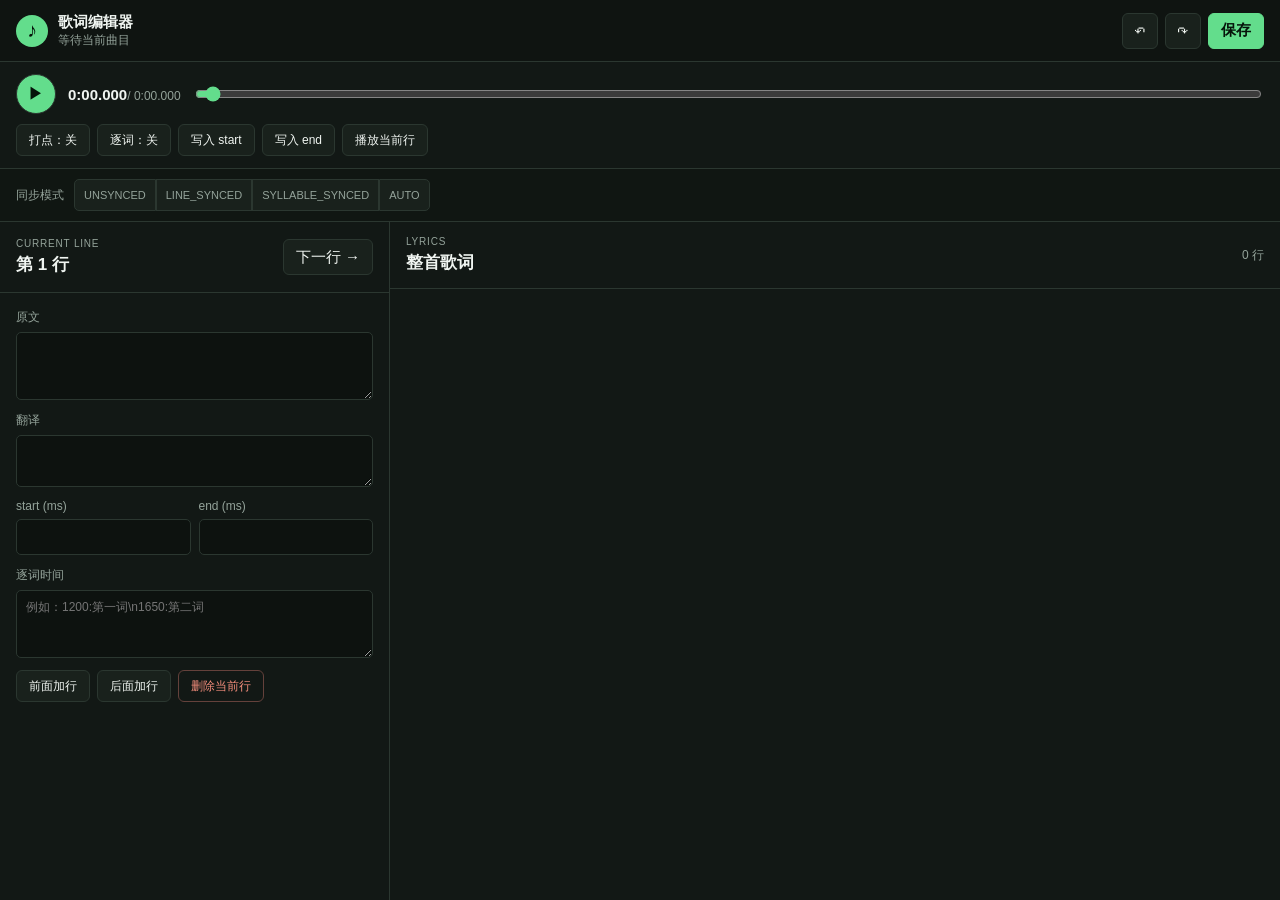
==== layout/Library/Application Support/EeveeSpotify.bundle/TimelineEditor/index.html @ f3b3114c "feat: add GitHub lyrics editors and TrollFools package" ====
<!doctype html>
<html lang="zh-CN">
<head>
  <meta charset="utf-8">
  <meta name="viewport" content="width=device-width, initial-scale=1, viewport-fit=cover">
  <title>歌词编辑器</title>
  <link rel="icon" href="data:,">
  <link rel="stylesheet" href="./style.css">
</head>
<body>
  <main class="timeline-app" id="timeline-app">
    <header class="topbar">
      <div class="identity">
        <span class="mark" aria-hidden="true">♪</span>
        <div><h1>歌词编辑器</h1><p id="track-subtitle">等待当前曲目</p></div>
      </div>
      <div class="top-actions">
        <button id="undo-button" type="button" title="撤销">↶</button>
        <button id="redo-button" type="button" title="重做">↷</button>
        <button class="primary" id="save-button" type="button">保存</button>
      </div>
    </header>

    <section class="transport" aria-label="播放控制">
      <div class="transport-main">
        <button class="round-control" id="play-button" type="button" aria-label="播放或暂停">▶</button>
        <div class="position-readout"><strong id="position-label">0:00.000</strong><span>/ <span id="duration-label">0:00.000</span></span></div>
        <input id="position-slider" type="range" min="0" max="0" value="0" step="1" aria-label="播放位置">
      </div>
      <div class="cue-controls">
        <button id="cue-toggle" type="button">打点：关</button>
        <button id="cue-word-toggle" type="button">逐词：关</button>
        <button id="cue-start" type="button">写入 start</button>
        <button id="cue-end" type="button">写入 end</button>
        <button id="preview-line" type="button">播放当前行</button>
      </div>
    </section>

    <section class="modebar" aria-label="同步模式">
      <span class="mode-label">同步模式</span>
      <div class="modes" role="group">
        <button type="button" data-mode="UNSYNCED">UNSYNCED</button>
        <button type="button" data-mode="LINE_SYNCED">LINE_SYNCED</button>
        <button type="button" data-mode="SYLLABLE_SYNCED">SYLLABLE_SYNCED</button>
        <button type="button" data-mode="AUTO">AUTO</button>
      </div>
      <output id="status" aria-live="polite"></output>
    </section>

    <section class="workspace">
      <div class="current-panel">
        <div class="panel-heading"><div><span class="eyebrow">CURRENT LINE</span><h2 id="current-index">第 1 行</h2></div><button id="next-line" type="button">下一行 →</button></div>
        <label>原文<textarea id="current-base" rows="3" dir="auto"></textarea></label>
        <label>翻译<textarea id="current-translation" rows="2" dir="auto"></textarea></label>
        <div class="time-grid"><label>start (ms)<input id="current-start" inputmode="numeric"></label><label>end (ms)<input id="current-end" inputmode="numeric"></label></div>
        <label class="syllables-label">逐词时间 <textarea id="current-syllables" rows="3" placeholder="例如：1200:第一词\n1650:第二词"></textarea></label>
        <div class="current-actions"><button id="add-before" type="button">前面加行</button><button id="add-after" type="button">后面加行</button><button class="danger" id="delete-current" type="button">删除当前行</button></div>
      </div>
      <div class="lines-panel">
        <div class="panel-heading"><div><span class="eyebrow">LYRICS</span><h2>整首歌词</h2></div><span class="count" id="line-count">0 行</span></div>
        <div class="lines-list" id="lines-list"></div>
      </div>
    </section>
  </main>
  <script src="./editor-state.js"></script>
  <script src="./app.js"></script>
</body>
</html>
---- layout/Library/Application Support/EeveeSpotify.bundle/TimelineEditor/style.css ----
:root {
  color-scheme: dark;
  --bg: #0b0f0d;
  --surface: #121815;
  --surface-2: #19211c;
  --line: #2b3730;
  --muted: #94a39a;
  --ink: #f0f5f1;
  --accent: #63dd8c;
  --accent-ink: #06130a;
  --warning: #f2cd68;
  --danger: #f28c7b;
  font-family: Inter, -apple-system, BlinkMacSystemFont, "Segoe UI", sans-serif;
  font-size: 15px;
  letter-spacing: 0;
}
* { box-sizing: border-box; letter-spacing: 0; }
html, body { margin: 0; min-width: 320px; min-height: 100%; background: var(--bg); color: var(--ink); }
button, input, textarea { font: inherit; }
button { border: 1px solid var(--line); border-radius: 6px; min-height: 36px; padding: 0 12px; background: var(--surface-2); color: var(--ink); cursor: pointer; }
button:hover:not(:disabled) { border-color: #6d8174; }
button:disabled { cursor: not-allowed; opacity: .42; }
button:focus-visible, input:focus-visible, textarea:focus-visible { outline: 2px solid var(--warning); outline-offset: 2px; }
button.primary { border-color: var(--accent); background: var(--accent); color: var(--accent-ink); font-weight: 750; }
button.danger { color: var(--danger); border-color: #64413b; background: transparent; }
.timeline-app { min-height: 100vh; min-height: 100dvh; display: grid; grid-template-rows: auto auto auto minmax(0, 1fr); }
.topbar { min-height: 62px; display: flex; align-items: center; justify-content: space-between; gap: 16px; padding: max(10px, env(safe-area-inset-top)) 16px 10px; border-bottom: 1px solid var(--line); background: #0f1411; }
.identity, .top-actions, .transport-main, .cue-controls, .modebar, .modes, .current-actions, .panel-heading { display: flex; align-items: center; }
.identity { min-width: 0; gap: 10px; }
.mark { width: 32px; height: 32px; display: grid; place-items: center; border-radius: 50%; background: var(--accent); color: var(--accent-ink); font-size: 20px; }
h1, h2, p { margin: 0; }
h1 { font-size: 15px; } h2 { font-size: 17px; }
.identity p, .eyebrow { color: var(--muted); font-size: 12px; }
.identity p { max-width: 52vw; overflow: hidden; text-overflow: ellipsis; white-space: nowrap; }
.top-actions { gap: 7px; } .top-actions button:not(.primary) { width: 36px; padding: 0; font-size: 19px; }
.transport { padding: 12px 16px; border-bottom: 1px solid var(--line); background: var(--surface); }
.transport-main { gap: 12px; } .round-control { width: 40px; height: 40px; min-height: 40px; border-radius: 50%; padding: 0; background: var(--accent); color: var(--accent-ink); font-size: 16px; }
.position-readout { min-width: 105px; font-variant-numeric: tabular-nums; white-space: nowrap; } .position-readout span { color: var(--muted); font-size: 12px; }
#position-slider { min-width: 100px; flex: 1; accent-color: var(--accent); }
.cue-controls { flex-wrap: wrap; gap: 7px; margin-top: 10px; } .cue-controls button { min-height: 32px; font-size: 12px; }
.modebar { flex-wrap: wrap; gap: 10px; padding: 10px 16px; border-bottom: 1px solid var(--line); background: #101612; }
.mode-label, .count { color: var(--muted); font-size: 12px; } .modes { gap: 0; } .modes button { border-radius: 0; min-height: 32px; padding: 0 9px; color: var(--muted); font-size: 11px; } .modes button:first-child { border-radius: 5px 0 0 5px; } .modes button:last-child { border-radius: 0 5px 5px 0; } .modes button[aria-pressed="true"] { background: var(--accent); border-color: var(--accent); color: var(--accent-ink); font-weight: 700; }
#status { min-width: 0; margin-left: auto; color: var(--accent); font-size: 12px; text-align: right; } #status.is-error { color: var(--danger); }
.workspace { min-height: 0; display: grid; grid-template-columns: minmax(300px, 390px) minmax(0, 1fr); overflow: hidden; }
.current-panel, .lines-panel { min-width: 0; min-height: 0; background: var(--surface); } .current-panel { padding: 16px; border-right: 1px solid var(--line); overflow: auto; } .lines-panel { display: grid; grid-template-rows: auto minmax(0, 1fr); }
.panel-heading { justify-content: space-between; gap: 10px; margin-bottom: 14px; } .current-panel .panel-heading { position: sticky; top: -16px; z-index: 2; margin: -16px -16px 16px; padding: 16px; background: var(--surface); border-bottom: 1px solid var(--line); }
.eyebrow { display: block; margin-bottom: 4px; font-size: 10px; letter-spacing: .08em; } .count { font-variant-numeric: tabular-nums; }
label { display: grid; gap: 6px; margin-bottom: 12px; color: var(--muted); font-size: 12px; }
textarea, input { width: 100%; border: 1px solid var(--line); border-radius: 5px; padding: 8px 9px; background: #0d120f; color: var(--ink); resize: vertical; }
textarea { min-height: 42px; line-height: 1.4; } input { min-height: 36px; } .time-grid { display: grid; grid-template-columns: 1fr 1fr; gap: 8px; } .time-grid label { min-width: 0; }
.current-actions { flex-wrap: wrap; gap: 7px; margin-top: 5px; } .current-actions button { min-height: 32px; font-size: 12px; }
.lines-panel .panel-heading { min-height: 62px; margin: 0; padding: 14px 16px; border-bottom: 1px solid var(--line); }
.lines-list { min-height: 0; overflow: auto; overscroll-behavior: contain; }
.line-row { width: 100%; display: grid; grid-template-columns: 44px minmax(0, 1fr) auto; gap: 10px; align-items: start; padding: 12px 16px; border: 0; border-bottom: 1px solid #233028; border-radius: 0; cursor: pointer; text-align: left; }
.line-row:hover { background: #172019; } .line-row.is-current { background: #1c2d22; box-shadow: inset 3px 0 0 var(--accent); }
.line-number { padding-top: 3px; color: var(--muted); font-size: 11px; font-variant-numeric: tabular-nums; text-align: right; } .line-copy { min-width: 0; } .line-copy strong { display: block; overflow-wrap: anywhere; font-size: 14px; line-height: 1.35; } .line-copy small { display: block; margin-top: 5px; overflow-wrap: anywhere; color: var(--muted); line-height: 1.35; }
.line-times { min-width: 76px; padding-top: 3px; color: var(--warning); font-size: 10px; font-variant-numeric: tabular-nums; line-height: 1.45; text-align: right; white-space: pre-line; }
@media (max-width: 680px) {
  .topbar { align-items: flex-start; } .top-actions button:not(.primary) { display: none; }
  .transport-main { flex-wrap: wrap; } #position-slider { order: 4; flex-basis: 100%; }
  .modebar { align-items: flex-start; } .modes { width: 100%; overflow-x: auto; } .modes button { flex: 0 0 auto; } #status { width: 100%; margin-left: 0; text-align: left; }
  .workspace { display: flex; flex-direction: column; overflow: auto; } .current-panel { flex: 0 0 auto; border-right: 0; border-bottom: 1px solid var(--line); } .lines-panel { min-height: 48vh; flex: 1 1 auto; }
  .current-panel .panel-heading { position: static; margin: -16px -16px 16px; }
  .line-row { grid-template-columns: 32px minmax(0, 1fr) 64px; padding: 11px 12px; gap: 7px; } .line-times { min-width: 64px; }
}
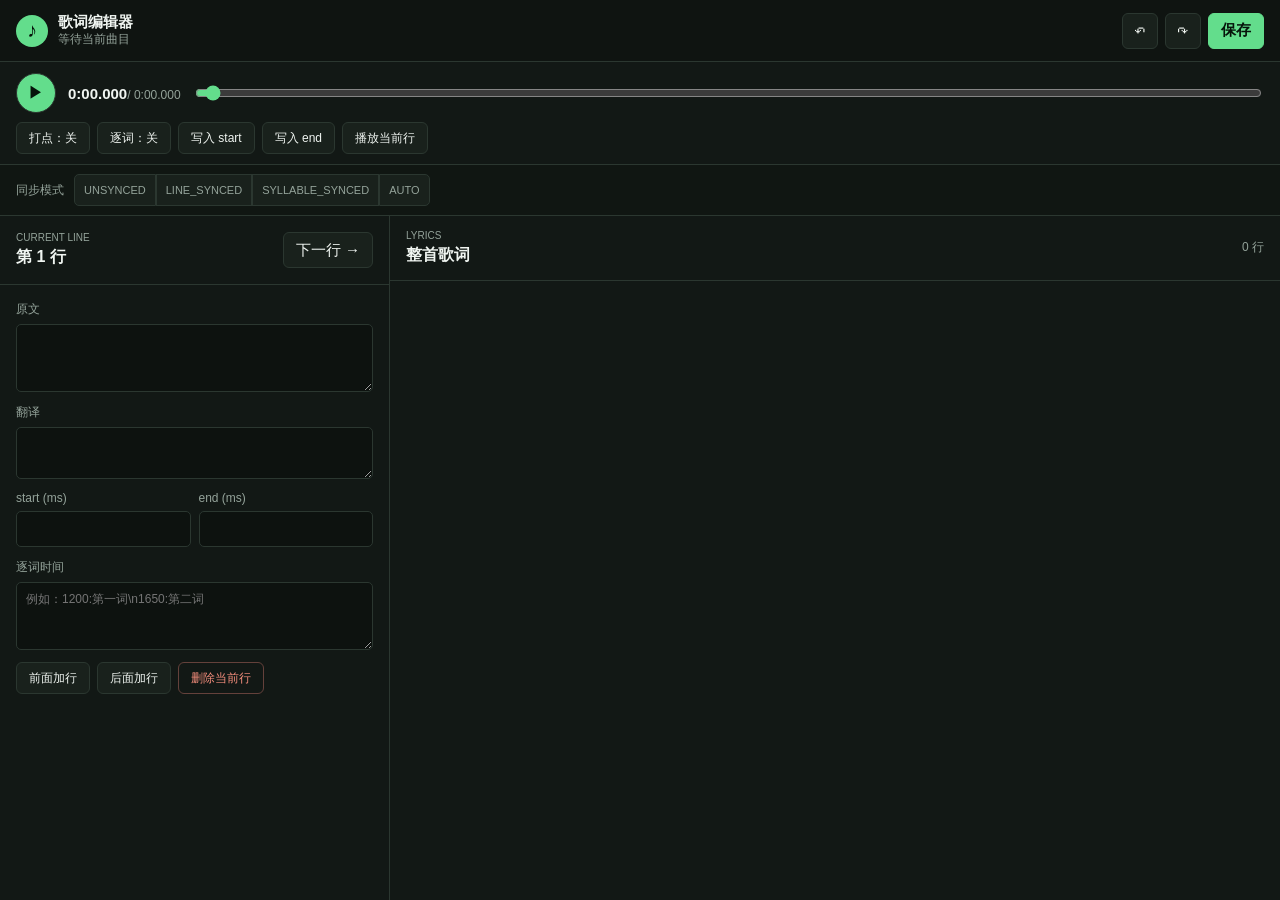
==== commit 43b95398: "fix: expose lyrics editors from now playing" ====
--- a/layout/Library/Application Support/EeveeSpotify.bundle/TimelineEditor/index.html
+++ b/layout/Library/Application Support/EeveeSpotify.bundle/TimelineEditor/index.html
@@ -39,16 +39,21 @@
     <section class="modebar" aria-label="同步模式">
       <span class="mode-label">同步模式</span>
       <div class="modes" role="group">
-        <button type="button" data-mode="UNSYNCED">UNSYNCED</button>
-        <button type="button" data-mode="LINE_SYNCED">LINE_SYNCED</button>
-        <button type="button" data-mode="SYLLABLE_SYNCED">SYLLABLE_SYNCED</button>
-        <button type="button" data-mode="AUTO">AUTO</button>
+        <button type="button" data-mode="UNSYNCED"><span class="mode-long">UNSYNCED</span><span class="mode-short">无同步</span></button>
+        <button type="button" data-mode="LINE_SYNCED"><span class="mode-long">LINE_SYNCED</span><span class="mode-short">逐行</span></button>
+        <button type="button" data-mode="SYLLABLE_SYNCED"><span class="mode-long">SYLLABLE_SYNCED</span><span class="mode-short">逐词</span></button>
+        <button type="button" data-mode="AUTO"><span class="mode-long">AUTO</span><span class="mode-short">自动</span></button>
       </div>
       <output id="status" aria-live="polite"></output>
     </section>
 
-    <section class="workspace">
-      <div class="current-panel">
+    <nav class="mobile-workspace-tabs" role="tablist" aria-label="歌词编辑工作区">
+      <button class="is-active" type="button" role="tab" aria-selected="true" aria-controls="current-panel" data-mobile-view="current">当前行</button>
+      <button type="button" role="tab" aria-selected="false" aria-controls="lines-panel" data-mobile-view="lines">整首歌词</button>
+    </nav>
+
+    <section class="workspace" data-mobile-view="current">
+      <div class="current-panel" id="current-panel">
         <div class="panel-heading"><div><span class="eyebrow">CURRENT LINE</span><h2 id="current-index">第 1 行</h2></div><button id="next-line" type="button">下一行 →</button></div>
         <label>原文<textarea id="current-base" rows="3" dir="auto"></textarea></label>
         <label>翻译<textarea id="current-translation" rows="2" dir="auto"></textarea></label>
@@ -56,7 +61,7 @@
         <label class="syllables-label">逐词时间 <textarea id="current-syllables" rows="3" placeholder="例如：1200:第一词\n1650:第二词"></textarea></label>
         <div class="current-actions"><button id="add-before" type="button">前面加行</button><button id="add-after" type="button">后面加行</button><button class="danger" id="delete-current" type="button">删除当前行</button></div>
       </div>
-      <div class="lines-panel">
+      <div class="lines-panel" id="lines-panel">
         <div class="panel-heading"><div><span class="eyebrow">LYRICS</span><h2>整首歌词</h2></div><span class="count" id="line-count">0 行</span></div>
         <div class="lines-list" id="lines-list"></div>
       </div>
--- a/layout/Library/Application Support/EeveeSpotify.bundle/TimelineEditor/style.css
+++ b/layout/Library/Application Support/EeveeSpotify.bundle/TimelineEditor/style.css
@@ -10,56 +10,673 @@
   --accent-ink: #06130a;
   --warning: #f2cd68;
   --danger: #f28c7b;
+  --control-height: 36px;
   font-family: Inter, -apple-system, BlinkMacSystemFont, "Segoe UI", sans-serif;
   font-size: 15px;
   letter-spacing: 0;
 }
-* { box-sizing: border-box; letter-spacing: 0; }
-html, body { margin: 0; min-width: 320px; min-height: 100%; background: var(--bg); color: var(--ink); }
-button, input, textarea { font: inherit; }
-button { border: 1px solid var(--line); border-radius: 6px; min-height: 36px; padding: 0 12px; background: var(--surface-2); color: var(--ink); cursor: pointer; }
-button:hover:not(:disabled) { border-color: #6d8174; }
-button:disabled { cursor: not-allowed; opacity: .42; }
-button:focus-visible, input:focus-visible, textarea:focus-visible { outline: 2px solid var(--warning); outline-offset: 2px; }
-button.primary { border-color: var(--accent); background: var(--accent); color: var(--accent-ink); font-weight: 750; }
-button.danger { color: var(--danger); border-color: #64413b; background: transparent; }
-.timeline-app { min-height: 100vh; min-height: 100dvh; display: grid; grid-template-rows: auto auto auto minmax(0, 1fr); }
-.topbar { min-height: 62px; display: flex; align-items: center; justify-content: space-between; gap: 16px; padding: max(10px, env(safe-area-inset-top)) 16px 10px; border-bottom: 1px solid var(--line); background: #0f1411; }
-.identity, .top-actions, .transport-main, .cue-controls, .modebar, .modes, .current-actions, .panel-heading { display: flex; align-items: center; }
-.identity { min-width: 0; gap: 10px; }
-.mark { width: 32px; height: 32px; display: grid; place-items: center; border-radius: 50%; background: var(--accent); color: var(--accent-ink); font-size: 20px; }
-h1, h2, p { margin: 0; }
-h1 { font-size: 15px; } h2 { font-size: 17px; }
-.identity p, .eyebrow { color: var(--muted); font-size: 12px; }
-.identity p { max-width: 52vw; overflow: hidden; text-overflow: ellipsis; white-space: nowrap; }
-.top-actions { gap: 7px; } .top-actions button:not(.primary) { width: 36px; padding: 0; font-size: 19px; }
-.transport { padding: 12px 16px; border-bottom: 1px solid var(--line); background: var(--surface); }
-.transport-main { gap: 12px; } .round-control { width: 40px; height: 40px; min-height: 40px; border-radius: 50%; padding: 0; background: var(--accent); color: var(--accent-ink); font-size: 16px; }
-.position-readout { min-width: 105px; font-variant-numeric: tabular-nums; white-space: nowrap; } .position-readout span { color: var(--muted); font-size: 12px; }
-#position-slider { min-width: 100px; flex: 1; accent-color: var(--accent); }
-.cue-controls { flex-wrap: wrap; gap: 7px; margin-top: 10px; } .cue-controls button { min-height: 32px; font-size: 12px; }
-.modebar { flex-wrap: wrap; gap: 10px; padding: 10px 16px; border-bottom: 1px solid var(--line); background: #101612; }
-.mode-label, .count { color: var(--muted); font-size: 12px; } .modes { gap: 0; } .modes button { border-radius: 0; min-height: 32px; padding: 0 9px; color: var(--muted); font-size: 11px; } .modes button:first-child { border-radius: 5px 0 0 5px; } .modes button:last-child { border-radius: 0 5px 5px 0; } .modes button[aria-pressed="true"] { background: var(--accent); border-color: var(--accent); color: var(--accent-ink); font-weight: 700; }
-#status { min-width: 0; margin-left: auto; color: var(--accent); font-size: 12px; text-align: right; } #status.is-error { color: var(--danger); }
-.workspace { min-height: 0; display: grid; grid-template-columns: minmax(300px, 390px) minmax(0, 1fr); overflow: hidden; }
-.current-panel, .lines-panel { min-width: 0; min-height: 0; background: var(--surface); } .current-panel { padding: 16px; border-right: 1px solid var(--line); overflow: auto; } .lines-panel { display: grid; grid-template-rows: auto minmax(0, 1fr); }
-.panel-heading { justify-content: space-between; gap: 10px; margin-bottom: 14px; } .current-panel .panel-heading { position: sticky; top: -16px; z-index: 2; margin: -16px -16px 16px; padding: 16px; background: var(--surface); border-bottom: 1px solid var(--line); }
-.eyebrow { display: block; margin-bottom: 4px; font-size: 10px; letter-spacing: .08em; } .count { font-variant-numeric: tabular-nums; }
-label { display: grid; gap: 6px; margin-bottom: 12px; color: var(--muted); font-size: 12px; }
-textarea, input { width: 100%; border: 1px solid var(--line); border-radius: 5px; padding: 8px 9px; background: #0d120f; color: var(--ink); resize: vertical; }
-textarea { min-height: 42px; line-height: 1.4; } input { min-height: 36px; } .time-grid { display: grid; grid-template-columns: 1fr 1fr; gap: 8px; } .time-grid label { min-width: 0; }
-.current-actions { flex-wrap: wrap; gap: 7px; margin-top: 5px; } .current-actions button { min-height: 32px; font-size: 12px; }
-.lines-panel .panel-heading { min-height: 62px; margin: 0; padding: 14px 16px; border-bottom: 1px solid var(--line); }
-.lines-list { min-height: 0; overflow: auto; overscroll-behavior: contain; }
-.line-row { width: 100%; display: grid; grid-template-columns: 44px minmax(0, 1fr) auto; gap: 10px; align-items: start; padding: 12px 16px; border: 0; border-bottom: 1px solid #233028; border-radius: 0; cursor: pointer; text-align: left; }
-.line-row:hover { background: #172019; } .line-row.is-current { background: #1c2d22; box-shadow: inset 3px 0 0 var(--accent); }
-.line-number { padding-top: 3px; color: var(--muted); font-size: 11px; font-variant-numeric: tabular-nums; text-align: right; } .line-copy { min-width: 0; } .line-copy strong { display: block; overflow-wrap: anywhere; font-size: 14px; line-height: 1.35; } .line-copy small { display: block; margin-top: 5px; overflow-wrap: anywhere; color: var(--muted); line-height: 1.35; }
-.line-times { min-width: 76px; padding-top: 3px; color: var(--warning); font-size: 10px; font-variant-numeric: tabular-nums; line-height: 1.45; text-align: right; white-space: pre-line; }
+
+* {
+  box-sizing: border-box;
+  letter-spacing: 0;
+}
+
+html,
+body {
+  margin: 0;
+  min-width: 320px;
+  min-height: 100%;
+  overflow-x: hidden;
+  background: var(--bg);
+  color: var(--ink);
+}
+
+button,
+input,
+textarea {
+  font: inherit;
+  letter-spacing: 0;
+}
+
+button {
+  min-height: var(--control-height);
+  padding: 0 12px;
+  border: 1px solid var(--line);
+  border-radius: 6px;
+  background: var(--surface-2);
+  color: var(--ink);
+  cursor: pointer;
+  -webkit-tap-highlight-color: transparent;
+}
+
+button:hover:not(:disabled) {
+  border-color: #6d8174;
+}
+
+button:disabled {
+  cursor: not-allowed;
+  opacity: 0.42;
+}
+
+button:focus-visible,
+input:focus-visible,
+textarea:focus-visible {
+  outline: 2px solid var(--warning);
+  outline-offset: 2px;
+}
+
+button.primary {
+  border-color: var(--accent);
+  background: var(--accent);
+  color: var(--accent-ink);
+  font-weight: 750;
+}
+
+button.danger {
+  border-color: #64413b;
+  background: transparent;
+  color: var(--danger);
+}
+
+.timeline-app {
+  min-height: 100vh;
+  min-height: 100dvh;
+  display: grid;
+  grid-template-rows: auto auto auto minmax(0, 1fr);
+}
+
+.topbar {
+  min-height: 62px;
+  display: flex;
+  align-items: center;
+  justify-content: space-between;
+  gap: 16px;
+  padding: max(10px, env(safe-area-inset-top)) max(16px, env(safe-area-inset-right)) 10px max(16px, env(safe-area-inset-left));
+  border-bottom: 1px solid var(--line);
+  background: #0f1411;
+}
+
+.identity,
+.top-actions,
+.transport-main,
+.cue-controls,
+.modebar,
+.modes,
+.current-actions,
+.panel-heading {
+  display: flex;
+  align-items: center;
+}
+
+.identity {
+  min-width: 0;
+  gap: 10px;
+}
+
+.identity > div {
+  min-width: 0;
+}
+
+.mark {
+  width: 32px;
+  height: 32px;
+  flex: 0 0 32px;
+  display: grid;
+  place-items: center;
+  border-radius: 50%;
+  background: var(--accent);
+  color: var(--accent-ink);
+  font-size: 20px;
+}
+
+h1,
+h2,
+p {
+  margin: 0;
+}
+
+h1 {
+  font-size: 15px;
+  line-height: 1.25;
+}
+
+h2 {
+  font-size: 16px;
+  line-height: 1.3;
+}
+
+.identity p,
+.eyebrow {
+  color: var(--muted);
+  font-size: 12px;
+}
+
+.identity p {
+  max-width: 52vw;
+  overflow: hidden;
+  text-overflow: ellipsis;
+  white-space: nowrap;
+}
+
+.top-actions {
+  flex: 0 0 auto;
+  gap: 7px;
+}
+
+.top-actions button:not(.primary) {
+  width: var(--control-height);
+  padding: 0;
+  font-size: 19px;
+}
+
+.transport {
+  padding: 11px max(16px, env(safe-area-inset-right)) 10px max(16px, env(safe-area-inset-left));
+  border-bottom: 1px solid var(--line);
+  background: var(--surface);
+}
+
+.transport-main {
+  gap: 12px;
+}
+
+.round-control {
+  width: 40px;
+  height: 40px;
+  min-height: 40px;
+  flex: 0 0 40px;
+  padding: 0;
+  border-radius: 50%;
+  background: var(--accent);
+  color: var(--accent-ink);
+  font-size: 16px;
+}
+
+.position-readout {
+  min-width: 105px;
+  font-variant-numeric: tabular-nums;
+  white-space: nowrap;
+}
+
+.position-readout span {
+  color: var(--muted);
+  font-size: 12px;
+}
+
+#position-slider {
+  min-width: 100px;
+  flex: 1;
+  accent-color: var(--accent);
+}
+
+.cue-controls {
+  flex-wrap: wrap;
+  gap: 7px;
+  margin-top: 9px;
+}
+
+.cue-controls button,
+.current-actions button {
+  min-height: 32px;
+  font-size: 12px;
+}
+
+.modebar {
+  flex-wrap: wrap;
+  gap: 10px;
+  padding: 9px max(16px, env(safe-area-inset-right)) 9px max(16px, env(safe-area-inset-left));
+  border-bottom: 1px solid var(--line);
+  background: #101612;
+}
+
+.mode-label,
+.count {
+  color: var(--muted);
+  font-size: 12px;
+}
+
+.modes {
+  gap: 0;
+}
+
+.modes button {
+  min-height: 32px;
+  padding: 0 9px;
+  border-radius: 0;
+  color: var(--muted);
+  font-size: 11px;
+}
+
+.modes button:first-child {
+  border-radius: 5px 0 0 5px;
+}
+
+.modes button:last-child {
+  border-radius: 0 5px 5px 0;
+}
+
+.modes button[aria-pressed="true"] {
+  border-color: var(--accent);
+  background: var(--accent);
+  color: var(--accent-ink);
+  font-weight: 700;
+}
+
+.mode-short {
+  display: none;
+}
+
+#status {
+  min-width: 0;
+  margin-left: auto;
+  color: var(--accent);
+  font-size: 12px;
+  text-align: right;
+}
+
+#status.is-error {
+  color: var(--danger);
+}
+
+.mobile-workspace-tabs {
+  display: none;
+}
+
+.workspace {
+  min-height: 0;
+  display: grid;
+  grid-template-columns: minmax(300px, 390px) minmax(0, 1fr);
+  overflow: hidden;
+}
+
+.current-panel,
+.lines-panel {
+  min-width: 0;
+  min-height: 0;
+  background: var(--surface);
+}
+
+.current-panel {
+  padding: 16px;
+  border-right: 1px solid var(--line);
+  overflow: auto;
+}
+
+.lines-panel {
+  display: grid;
+  grid-template-rows: auto minmax(0, 1fr);
+}
+
+.panel-heading {
+  justify-content: space-between;
+  gap: 10px;
+  margin-bottom: 14px;
+}
+
+.current-panel .panel-heading {
+  position: sticky;
+  top: -16px;
+  z-index: 2;
+  margin: -16px -16px 16px;
+  padding: 16px;
+  border-bottom: 1px solid var(--line);
+  background: var(--surface);
+}
+
+.eyebrow {
+  display: block;
+  margin-bottom: 4px;
+  font-size: 10px;
+  letter-spacing: 0;
+}
+
+.count {
+  font-variant-numeric: tabular-nums;
+}
+
+label {
+  min-width: 0;
+  display: grid;
+  gap: 6px;
+  margin-bottom: 12px;
+  color: var(--muted);
+  font-size: 12px;
+}
+
+textarea,
+input {
+  width: 100%;
+  min-width: 0;
+  padding: 8px 9px;
+  border: 1px solid var(--line);
+  border-radius: 5px;
+  background: #0d120f;
+  color: var(--ink);
+  resize: vertical;
+}
+
+textarea {
+  min-height: 42px;
+  line-height: 1.4;
+}
+
+input {
+  min-height: 36px;
+}
+
+.time-grid {
+  display: grid;
+  grid-template-columns: repeat(2, minmax(0, 1fr));
+  gap: 8px;
+}
+
+.current-actions {
+  flex-wrap: wrap;
+  gap: 7px;
+  margin-top: 5px;
+}
+
+.lines-panel .panel-heading {
+  min-height: 62px;
+  margin: 0;
+  padding: 14px 16px;
+  border-bottom: 1px solid var(--line);
+}
+
+.lines-list {
+  min-height: 0;
+  overflow: auto;
+  overscroll-behavior: contain;
+}
+
+.line-row {
+  width: 100%;
+  min-width: 0;
+  display: grid;
+  grid-template-columns: 44px minmax(0, 1fr) auto;
+  gap: 10px;
+  align-items: start;
+  padding: 12px 16px;
+  border: 0;
+  border-bottom: 1px solid #233028;
+  border-radius: 0;
+  cursor: pointer;
+  text-align: left;
+}
+
+.line-row:hover {
+  background: #172019;
+}
+
+.line-row.is-current {
+  background: #1c2d22;
+  box-shadow: inset 3px 0 0 var(--accent);
+}
+
+.line-number {
+  padding-top: 3px;
+  color: var(--muted);
+  font-size: 11px;
+  font-variant-numeric: tabular-nums;
+  text-align: right;
+}
+
+.line-copy {
+  min-width: 0;
+}
+
+.line-copy strong,
+.line-copy small {
+  display: block;
+  overflow-wrap: anywhere;
+  line-height: 1.35;
+}
+
+.line-copy strong {
+  font-size: 14px;
+}
+
+.line-copy small {
+  margin-top: 5px;
+  color: var(--muted);
+}
+
+.line-times {
+  min-width: 76px;
+  padding-top: 3px;
+  color: var(--warning);
+  font-size: 10px;
+  font-variant-numeric: tabular-nums;
+  line-height: 1.45;
+  text-align: right;
+  white-space: pre-line;
+}
+
 @media (max-width: 680px) {
-  .topbar { align-items: flex-start; } .top-actions button:not(.primary) { display: none; }
-  .transport-main { flex-wrap: wrap; } #position-slider { order: 4; flex-basis: 100%; }
-  .modebar { align-items: flex-start; } .modes { width: 100%; overflow-x: auto; } .modes button { flex: 0 0 auto; } #status { width: 100%; margin-left: 0; text-align: left; }
-  .workspace { display: flex; flex-direction: column; overflow: auto; } .current-panel { flex: 0 0 auto; border-right: 0; border-bottom: 1px solid var(--line); } .lines-panel { min-height: 48vh; flex: 1 1 auto; }
-  .current-panel .panel-heading { position: static; margin: -16px -16px 16px; }
-  .line-row { grid-template-columns: 32px minmax(0, 1fr) 64px; padding: 11px 12px; gap: 7px; } .line-times { min-width: 64px; }
-}
+  .timeline-app {
+    display: block;
+  }
+
+  .topbar {
+    min-height: 56px;
+    gap: 8px;
+    padding-right: max(10px, env(safe-area-inset-right));
+    padding-left: max(10px, env(safe-area-inset-left));
+  }
+
+  .identity {
+    gap: 8px;
+  }
+
+  .mark {
+    width: 28px;
+    height: 28px;
+    flex-basis: 28px;
+    font-size: 17px;
+  }
+
+  .identity p {
+    max-width: 42vw;
+  }
+
+  .top-actions {
+    gap: 5px;
+  }
+
+  .top-actions button:not(.primary) {
+    width: 34px;
+  }
+
+  .top-actions .primary {
+    padding: 0 11px;
+  }
+
+  .transport {
+    padding: 10px max(10px, env(safe-area-inset-right)) 9px max(10px, env(safe-area-inset-left));
+  }
+
+  .transport-main {
+    gap: 9px;
+  }
+
+  .position-readout {
+    min-width: 99px;
+  }
+
+  .cue-controls {
+    display: grid;
+    grid-template-columns: repeat(2, minmax(0, 1fr));
+    gap: 6px;
+  }
+
+  .cue-controls button {
+    min-width: 0;
+    padding: 0 7px;
+  }
+
+  #preview-line {
+    grid-column: 1 / -1;
+  }
+
+  .modebar {
+    display: grid;
+    grid-template-columns: minmax(0, 1fr);
+    gap: 7px;
+    padding: 8px max(10px, env(safe-area-inset-right)) 8px max(10px, env(safe-area-inset-left));
+  }
+
+  .mode-label {
+    display: none;
+  }
+
+  .modes {
+    display: grid;
+    grid-template-columns: repeat(4, minmax(0, 1fr));
+    width: 100%;
+  }
+
+  .modes button {
+    min-width: 0;
+    padding: 0 5px;
+  }
+
+  .mode-long {
+    display: none;
+  }
+
+  .mode-short {
+    display: inline;
+  }
+
+  #status {
+    width: 100%;
+    min-height: 17px;
+    max-height: 34px;
+    margin-left: 0;
+    overflow: hidden;
+    text-align: left;
+  }
+
+  .mobile-workspace-tabs {
+    position: sticky;
+    top: 0;
+    z-index: 5;
+    display: grid;
+    grid-template-columns: repeat(2, minmax(0, 1fr));
+    padding: 7px max(10px, env(safe-area-inset-right)) 7px max(10px, env(safe-area-inset-left));
+    border-bottom: 1px solid var(--line);
+    background: #0f1411;
+  }
+
+  .mobile-workspace-tabs button {
+    min-width: 0;
+    border-radius: 0;
+    color: var(--muted);
+  }
+
+  .mobile-workspace-tabs button:first-child {
+    border-radius: 6px 0 0 6px;
+  }
+
+  .mobile-workspace-tabs button:last-child {
+    border-left: 0;
+    border-radius: 0 6px 6px 0;
+  }
+
+  .mobile-workspace-tabs button.is-active {
+    border-color: #56685d;
+    background: #29372f;
+    color: var(--ink);
+  }
+
+  .workspace {
+    display: block;
+    overflow: visible;
+  }
+
+  .workspace > .current-panel,
+  .workspace > .lines-panel {
+    display: none;
+  }
+
+  .workspace[data-mobile-view="current"] > .current-panel {
+    display: block;
+  }
+
+  .workspace[data-mobile-view="lines"] > .lines-panel {
+    display: grid;
+  }
+
+  .current-panel,
+  .lines-panel {
+    min-height: calc(100svh - 51px);
+    border-right: 0;
+  }
+
+  .current-panel {
+    padding: 14px max(12px, env(safe-area-inset-right)) max(18px, env(safe-area-inset-bottom)) max(12px, env(safe-area-inset-left));
+    overflow: visible;
+  }
+
+  .current-panel .panel-heading {
+    position: static;
+    margin: -14px -12px 14px;
+    padding: 12px max(12px, env(safe-area-inset-right)) 12px max(12px, env(safe-area-inset-left));
+  }
+
+  .current-actions {
+    display: grid;
+    grid-template-columns: repeat(2, minmax(0, 1fr));
+  }
+
+  .current-actions button {
+    min-width: 0;
+  }
+
+  .current-actions .danger {
+    grid-column: 1 / -1;
+  }
+
+  .lines-panel .panel-heading {
+    min-height: 56px;
+    padding-right: max(12px, env(safe-area-inset-right));
+    padding-left: max(12px, env(safe-area-inset-left));
+  }
+
+  .lines-list {
+    padding-bottom: max(18px, env(safe-area-inset-bottom));
+  }
+
+  .line-row {
+    grid-template-columns: 28px minmax(0, 1fr) 64px;
+    gap: 7px;
+    padding: 11px max(12px, env(safe-area-inset-right)) 11px max(12px, env(safe-area-inset-left));
+  }
+
+  .line-times {
+    min-width: 64px;
+  }
+}
+
+@media (max-width: 360px) {
+  .transport-main {
+    flex-wrap: wrap;
+  }
+
+  #position-slider {
+    order: 4;
+    flex-basis: 100%;
+  }
+
+  .identity p {
+    max-width: 34vw;
+  }
+}
+
+@media (prefers-reduced-motion: reduce) {
+  *,
+  *::before,
+  *::after {
+    scroll-behavior: auto !important;
+    transition: none !important;
+  }
+}
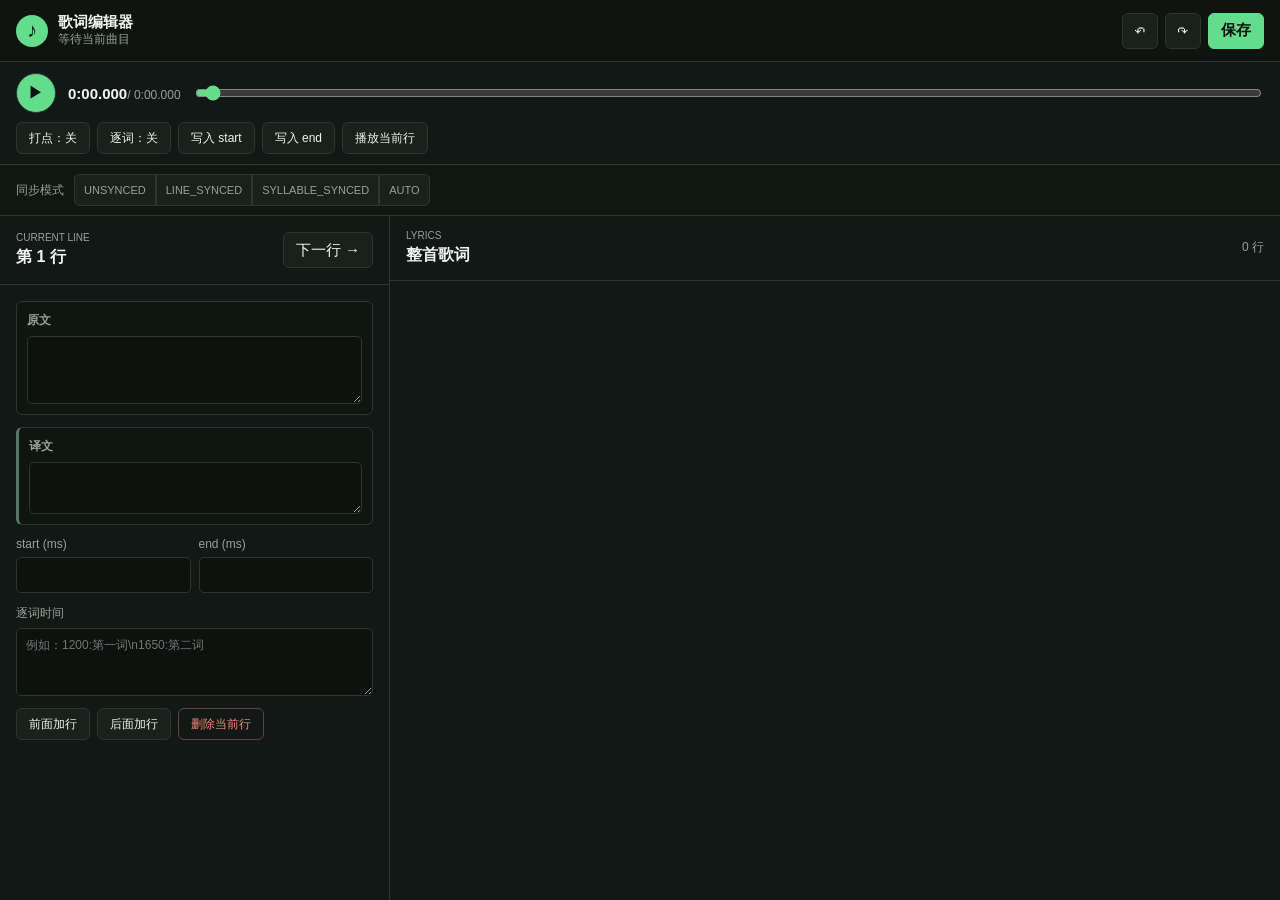
==== commit f5f2ebaa: "fix: separate timeline translations from lyrics" ====
--- a/layout/Library/Application Support/EeveeSpotify.bundle/TimelineEditor/index.html
+++ b/layout/Library/Application Support/EeveeSpotify.bundle/TimelineEditor/index.html
@@ -2,7 +2,7 @@
 <html lang="zh-CN">
 <head>
   <meta charset="utf-8">
-  <meta name="viewport" content="width=device-width, initial-scale=1, viewport-fit=cover">
+  <meta name="viewport" content="width=device-width, initial-scale=1, maximum-scale=1, user-scalable=no, viewport-fit=cover">
   <title>歌词编辑器</title>
   <link rel="icon" href="data:,">
   <link rel="stylesheet" href="./style.css">
@@ -55,8 +55,8 @@
     <section class="workspace" data-mobile-view="current">
       <div class="current-panel" id="current-panel">
         <div class="panel-heading"><div><span class="eyebrow">CURRENT LINE</span><h2 id="current-index">第 1 行</h2></div><button id="next-line" type="button">下一行 →</button></div>
-        <label>原文<textarea id="current-base" rows="3" dir="auto"></textarea></label>
-        <label>翻译<textarea id="current-translation" rows="2" dir="auto"></textarea></label>
+        <label class="lyric-field lyric-field-original"><span>原文</span><textarea id="current-base" rows="3" dir="auto"></textarea></label>
+        <label class="lyric-field lyric-field-translation"><span>译文</span><textarea id="current-translation" rows="2" dir="auto"></textarea></label>
         <div class="time-grid"><label>start (ms)<input id="current-start" inputmode="numeric"></label><label>end (ms)<input id="current-end" inputmode="numeric"></label></div>
         <label class="syllables-label">逐词时间 <textarea id="current-syllables" rows="3" placeholder="例如：1200:第一词\n1650:第二词"></textarea></label>
         <div class="current-actions"><button id="add-before" type="button">前面加行</button><button id="add-after" type="button">后面加行</button><button class="danger" id="delete-current" type="button">删除当前行</button></div>
@@ -66,6 +66,20 @@
         <div class="lines-list" id="lines-list"></div>
       </div>
     </section>
+
+    <nav class="primary-command-dock" aria-label="当前行快捷操作">
+      <div class="command-primary">
+        <button class="primary" id="dock-cue-primary" type="button">写入 start</button>
+        <button id="dock-cue-end" type="button">写入 end</button>
+        <button id="dock-next-line" type="button">下一行</button>
+      </div>
+      <div class="command-secondary">
+        <button id="dock-add-before" type="button" title="在当前行前插入">前插</button>
+        <button id="dock-add-after" type="button" title="在当前行后插入">后插</button>
+        <button class="danger" id="dock-delete-current" type="button">删除</button>
+        <button class="primary" id="dock-save" type="button">保存</button>
+      </div>
+    </nav>
   </main>
   <script src="./editor-state.js"></script>
   <script src="./app.js"></script>
--- a/layout/Library/Application Support/EeveeSpotify.bundle/TimelineEditor/style.css
+++ b/layout/Library/Application Support/EeveeSpotify.bundle/TimelineEditor/style.css
@@ -33,7 +33,8 @@
 
 button,
 input,
-textarea {
+textarea,
+select {
   font: inherit;
   letter-spacing: 0;
 }
@@ -47,6 +48,7 @@
   color: var(--ink);
   cursor: pointer;
   -webkit-tap-highlight-color: transparent;
+  touch-action: manipulation;
 }
 
 button:hover:not(:disabled) {
@@ -281,6 +283,10 @@
   display: none;
 }
 
+.primary-command-dock {
+  display: none;
+}
+
 .workspace {
   min-height: 0;
   display: grid;
@@ -357,6 +363,26 @@
 textarea {
   min-height: 42px;
   line-height: 1.4;
+}
+
+.lyric-field {
+  gap: 7px;
+  padding: 10px;
+  border: 1px solid var(--line);
+  border-radius: 6px;
+  background: #0f1511;
+}
+
+.lyric-field > span {
+  font-weight: 700;
+}
+
+.lyric-field-translation {
+  border-left: 3px solid #5a7564;
+}
+
+.lyric-field-translation textarea {
+  color: #c2d1c7;
 }
 
 input {
@@ -437,7 +463,14 @@
 
 .line-copy small {
   margin-top: 5px;
-  color: var(--muted);
+  padding-left: 8px;
+  border-left: 2px solid #52685a;
+  color: #b8c8be;
+  font-size: 12px;
+}
+
+.line-copy small:empty {
+  display: none;
 }
 
 .line-times {
@@ -451,9 +484,34 @@
   white-space: pre-line;
 }
 
-@media (max-width: 680px) {
+@media (max-width: 680px), (max-width: 932px) and (max-height: 520px) {
+  html,
+  body {
+    height: 100%;
+    overflow: hidden;
+  }
+
+  body,
+  button,
+  input,
+  textarea,
+  select {
+    touch-action: manipulation;
+  }
+
+  input,
+  textarea,
+  select {
+    font-size: 16px;
+  }
+
   .timeline-app {
-    display: block;
+    height: 100vh;
+    height: 100dvh;
+    min-height: 0;
+    display: grid;
+    grid-template-rows: auto auto auto auto minmax(0, 1fr) auto;
+    overflow: hidden;
   }
 
   .topbar {
@@ -491,7 +549,7 @@
   }
 
   .transport {
-    padding: 10px max(10px, env(safe-area-inset-right)) 9px max(10px, env(safe-area-inset-left));
+    padding: 7px max(10px, env(safe-area-inset-right)) 7px max(10px, env(safe-area-inset-left));
   }
 
   .transport-main {
@@ -504,8 +562,9 @@
 
   .cue-controls {
     display: grid;
-    grid-template-columns: repeat(2, minmax(0, 1fr));
+    grid-template-columns: repeat(3, minmax(0, 1fr));
     gap: 6px;
+    margin-top: 6px;
   }
 
   .cue-controls button {
@@ -513,15 +572,16 @@
     padding: 0 7px;
   }
 
-  #preview-line {
-    grid-column: 1 / -1;
+  #cue-start,
+  #cue-end {
+    display: none;
   }
 
   .modebar {
     display: grid;
-    grid-template-columns: minmax(0, 1fr);
-    gap: 7px;
-    padding: 8px max(10px, env(safe-area-inset-right)) 8px max(10px, env(safe-area-inset-left));
+    grid-template-columns: minmax(0, 1fr) auto;
+    gap: 6px;
+    padding: 5px max(10px, env(safe-area-inset-right)) 5px max(10px, env(safe-area-inset-left));
   }
 
   .mode-label {
@@ -548,21 +608,23 @@
   }
 
   #status {
-    width: 100%;
-    min-height: 17px;
-    max-height: 34px;
+    width: auto;
+    max-width: 34vw;
+    max-height: 32px;
     margin-left: 0;
     overflow: hidden;
-    text-align: left;
+    text-align: right;
+  }
+
+  #status:empty {
+    display: none;
   }
 
   .mobile-workspace-tabs {
-    position: sticky;
-    top: 0;
-    z-index: 5;
+    z-index: 4;
     display: grid;
     grid-template-columns: repeat(2, minmax(0, 1fr));
-    padding: 7px max(10px, env(safe-area-inset-right)) 7px max(10px, env(safe-area-inset-left));
+    padding: 5px max(10px, env(safe-area-inset-right)) 5px max(10px, env(safe-area-inset-left));
     border-bottom: 1px solid var(--line);
     background: #0f1411;
   }
@@ -589,8 +651,9 @@
   }
 
   .workspace {
+    min-height: 0;
     display: block;
-    overflow: visible;
+    overflow: hidden;
   }
 
   .workspace > .current-panel,
@@ -600,21 +663,24 @@
 
   .workspace[data-mobile-view="current"] > .current-panel {
     display: block;
+    height: 100%;
+    overflow: auto;
+    overscroll-behavior: contain;
   }
 
   .workspace[data-mobile-view="lines"] > .lines-panel {
     display: grid;
+    height: 100%;
   }
 
   .current-panel,
   .lines-panel {
-    min-height: calc(100svh - 51px);
+    min-height: 0;
     border-right: 0;
   }
 
   .current-panel {
-    padding: 14px max(12px, env(safe-area-inset-right)) max(18px, env(safe-area-inset-bottom)) max(12px, env(safe-area-inset-left));
-    overflow: visible;
+    padding: 14px max(12px, env(safe-area-inset-right)) 18px max(12px, env(safe-area-inset-left));
   }
 
   .current-panel .panel-heading {
@@ -643,7 +709,7 @@
   }
 
   .lines-list {
-    padding-bottom: max(18px, env(safe-area-inset-bottom));
+    padding-bottom: 18px;
   }
 
   .line-row {
@@ -654,6 +720,69 @@
 
   .line-times {
     min-width: 64px;
+  }
+
+  .primary-command-dock {
+    z-index: 6;
+    display: grid;
+    gap: 5px;
+    padding: 6px max(8px, env(safe-area-inset-right)) max(6px, env(safe-area-inset-bottom)) max(8px, env(safe-area-inset-left));
+    padding-bottom: max(6px, env(safe-area-inset-bottom));
+    border-top: 1px solid var(--line);
+    background: #0f1411;
+  }
+
+  .command-primary,
+  .command-secondary {
+    display: grid;
+    gap: 5px;
+  }
+
+  .command-primary {
+    grid-template-columns: 1.25fr 1fr 0.8fr;
+  }
+
+  .command-secondary {
+    grid-template-columns: repeat(4, minmax(0, 1fr));
+  }
+
+  .primary-command-dock button {
+    min-width: 0;
+    min-height: 34px;
+    padding: 0 6px;
+    font-size: 12px;
+  }
+}
+
+@media (max-width: 932px) and (max-height: 520px) {
+  .topbar {
+    min-height: 48px;
+    padding-top: max(6px, env(safe-area-inset-top));
+    padding-bottom: 6px;
+  }
+
+  .mark,
+  .identity p {
+    display: none;
+  }
+
+  .round-control {
+    width: 34px;
+    height: 34px;
+    min-height: 34px;
+    flex-basis: 34px;
+  }
+
+  .cue-controls button,
+  .modes button,
+  .mobile-workspace-tabs button,
+  .primary-command-dock button {
+    min-height: 30px;
+  }
+
+  .primary-command-dock {
+    gap: 4px;
+    padding-top: 4px;
   }
 }
 
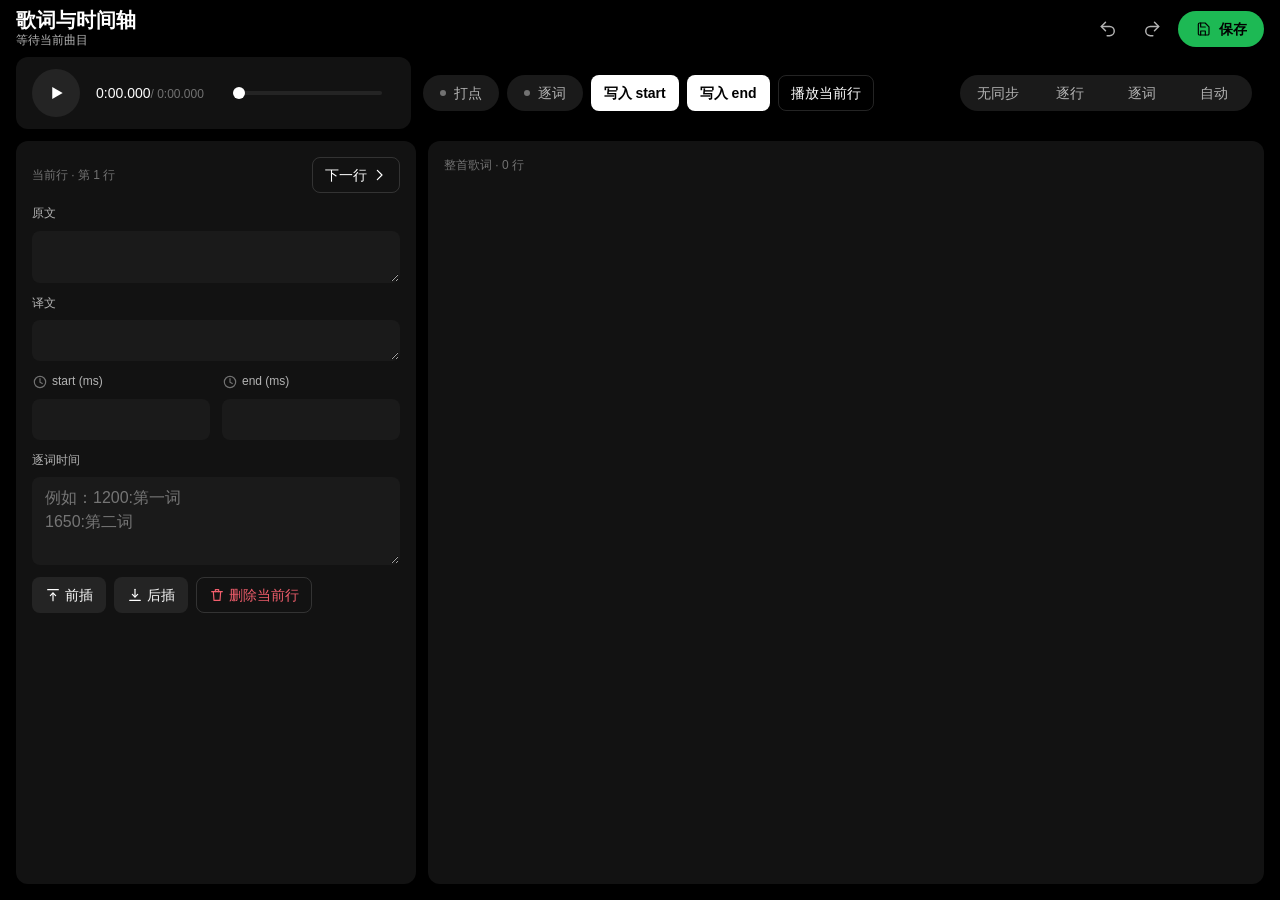
==== commit be8cba45: "feat: redesign lyrics share and timeline editors" ====
--- a/layout/Library/Application Support/EeveeSpotify.bundle/TimelineEditor/index.html
+++ b/layout/Library/Application Support/EeveeSpotify.bundle/TimelineEditor/index.html
@@ -3,85 +3,100 @@
 <head>
   <meta charset="utf-8">
   <meta name="viewport" content="width=device-width, initial-scale=1, maximum-scale=1, user-scalable=no, viewport-fit=cover">
-  <title>歌词编辑器</title>
+  <title>歌词内容与时间轴</title>
   <link rel="icon" href="data:,">
+  <link rel="stylesheet" href="./tokens.css">
   <link rel="stylesheet" href="./style.css">
 </head>
 <body>
   <main class="timeline-app" id="timeline-app">
     <header class="topbar">
-      <div class="identity">
-        <span class="mark" aria-hidden="true">♪</span>
-        <div><h1>歌词编辑器</h1><p id="track-subtitle">等待当前曲目</p></div>
+      <div class="topbar-titles">
+        <h1>歌词与时间轴</h1>
+        <p id="track-subtitle">等待当前曲目</p>
       </div>
-      <div class="top-actions">
-        <button id="undo-button" type="button" title="撤销">↶</button>
-        <button id="redo-button" type="button" title="重做">↷</button>
-        <button class="primary" id="save-button" type="button">保存</button>
+      <div class="topbar-actions">
+        <button class="icon-button" id="undo-button" type="button" aria-label="撤销" title="撤销"><span class="icon-slot" data-icon="undo"></span></button>
+        <button class="icon-button" id="redo-button" type="button" aria-label="重做" title="重做"><span class="icon-slot" data-icon="redo"></span></button>
+        <button class="accent-button" id="save-button" type="button"><span class="icon-slot icon-sm" data-icon="save"></span><span>保存</span></button>
       </div>
     </header>
 
-    <section class="transport" aria-label="播放控制">
-      <div class="transport-main">
-        <button class="round-control" id="play-button" type="button" aria-label="播放或暂停">▶</button>
+    <section class="control-deck" aria-label="播放与同步控制">
+      <div class="transport-card">
+        <button class="transport-play" id="play-button" type="button" aria-label="播放或暂停">
+          <span class="icon-slot" data-icon="play"></span>
+          <span class="icon-slot" data-icon="pause"></span>
+        </button>
         <div class="position-readout"><strong id="position-label">0:00.000</strong><span>/ <span id="duration-label">0:00.000</span></span></div>
         <input id="position-slider" type="range" min="0" max="0" value="0" step="1" aria-label="播放位置">
       </div>
-      <div class="cue-controls">
-        <button id="cue-toggle" type="button">打点：关</button>
-        <button id="cue-word-toggle" type="button">逐词：关</button>
-        <button id="cue-start" type="button">写入 start</button>
-        <button id="cue-end" type="button">写入 end</button>
-        <button id="preview-line" type="button">播放当前行</button>
+      <div class="cue-row">
+        <button class="cue-pill" id="cue-toggle" type="button" aria-pressed="false"><span class="pill-dot" aria-hidden="true"></span><span class="pill-text">打点</span></button>
+        <button class="cue-pill" id="cue-word-toggle" type="button" aria-pressed="false"><span class="pill-dot" aria-hidden="true"></span><span class="pill-text">逐词</span></button>
+        <button class="cue-button" id="cue-start" type="button" title="快捷键 W（打点开启时）">写入 start</button>
+        <button class="cue-button" id="cue-end" type="button" title="快捷键 E（打点开启时）">写入 end</button>
+        <button class="ghost-button" id="play-line" type="button" title="快捷键 Q">播放当前行</button>
+      </div>
+      <div class="mode-row">
+        <div class="segmented" role="group" aria-label="同步模式">
+          <button type="button" data-mode="UNSYNCED">无同步</button>
+          <button type="button" data-mode="LINE_SYNCED">逐行</button>
+          <button type="button" data-mode="SYLLABLE_SYNCED">逐词</button>
+          <button type="button" data-mode="AUTO">自动</button>
+        </div>
+        <output id="status" aria-live="polite"></output>
       </div>
     </section>
 
-    <section class="modebar" aria-label="同步模式">
-      <span class="mode-label">同步模式</span>
-      <div class="modes" role="group">
-        <button type="button" data-mode="UNSYNCED"><span class="mode-long">UNSYNCED</span><span class="mode-short">无同步</span></button>
-        <button type="button" data-mode="LINE_SYNCED"><span class="mode-long">LINE_SYNCED</span><span class="mode-short">逐行</span></button>
-        <button type="button" data-mode="SYLLABLE_SYNCED"><span class="mode-long">SYLLABLE_SYNCED</span><span class="mode-short">逐词</span></button>
-        <button type="button" data-mode="AUTO"><span class="mode-long">AUTO</span><span class="mode-short">自动</span></button>
-      </div>
-      <output id="status" aria-live="polite"></output>
-    </section>
-
-    <nav class="mobile-workspace-tabs" role="tablist" aria-label="歌词编辑工作区">
+    <nav class="mobile-workspace-tabs segmented" role="tablist" aria-label="歌词编辑工作区">
       <button class="is-active" type="button" role="tab" aria-selected="true" aria-controls="current-panel" data-mobile-view="current">当前行</button>
       <button type="button" role="tab" aria-selected="false" aria-controls="lines-panel" data-mobile-view="lines">整首歌词</button>
     </nav>
 
     <section class="workspace" data-mobile-view="current">
       <div class="current-panel" id="current-panel">
-        <div class="panel-heading"><div><span class="eyebrow">CURRENT LINE</span><h2 id="current-index">第 1 行</h2></div><button id="next-line" type="button">下一行 →</button></div>
-        <label class="lyric-field lyric-field-original"><span>原文</span><textarea id="current-base" rows="3" dir="auto"></textarea></label>
-        <label class="lyric-field lyric-field-translation"><span>译文</span><textarea id="current-translation" rows="2" dir="auto"></textarea></label>
-        <div class="time-grid"><label>start (ms)<input id="current-start" inputmode="numeric"></label><label>end (ms)<input id="current-end" inputmode="numeric"></label></div>
-        <label class="syllables-label">逐词时间 <textarea id="current-syllables" rows="3" placeholder="例如：1200:第一词\n1650:第二词"></textarea></label>
-        <div class="current-actions"><button id="add-before" type="button">前面加行</button><button id="add-after" type="button">后面加行</button><button class="danger" id="delete-current" type="button">删除当前行</button></div>
+        <div class="panel-heading">
+          <h2>当前行 · <span id="current-index">第 1 行</span></h2>
+          <button class="ghost-button" id="next-line" type="button" title="快捷键 ↓ / 上一行 ↑"><span>下一行</span><span class="icon-slot icon-sm" data-icon="chevronRight"></span></button>
+        </div>
+        <label class="lyric-field"><span class="field-label">原文</span><textarea id="current-base" rows="2" dir="auto"></textarea></label>
+        <label class="lyric-field lyric-field-translation"><span class="field-label">译文</span><textarea id="current-translation" rows="1" dir="auto"></textarea></label>
+        <div class="time-grid">
+          <label class="time-field"><span class="field-label"><span class="icon-slot icon-sm" data-icon="clock"></span>start (ms)</span><input id="current-start" inputmode="numeric"></label>
+          <label class="time-field"><span class="field-label"><span class="icon-slot icon-sm" data-icon="clock"></span>end (ms)</span><input id="current-end" inputmode="numeric"></label>
+        </div>
+        <label class="syllables-field"><span class="field-label">逐词时间</span><textarea id="current-syllables" rows="3" placeholder="例如：1200:第一词&#10;1650:第二词"></textarea></label>
+        <div class="current-actions">
+          <button id="add-before" type="button"><span class="icon-slot icon-sm" data-icon="insertAbove"></span><span>前插</span></button>
+          <button id="add-after" type="button"><span class="icon-slot icon-sm" data-icon="insertBelow"></span><span>后插</span></button>
+          <button class="danger-button" id="delete-current" type="button"><span class="icon-slot icon-sm" data-icon="trash"></span><span>删除当前行</span></button>
+        </div>
       </div>
       <div class="lines-panel" id="lines-panel">
-        <div class="panel-heading"><div><span class="eyebrow">LYRICS</span><h2>整首歌词</h2></div><span class="count" id="line-count">0 行</span></div>
+        <div class="panel-heading">
+          <h2>整首歌词 · <span id="line-count">0 行</span></h2>
+        </div>
         <div class="lines-list" id="lines-list"></div>
       </div>
     </section>
 
     <nav class="primary-command-dock" aria-label="当前行快捷操作">
-      <div class="command-primary">
-        <button class="primary" id="dock-cue-primary" type="button">写入 start</button>
+      <div class="dock-row">
+        <button class="cue-button" id="dock-cue-primary" type="button">写入 start</button>
         <button id="dock-cue-end" type="button">写入 end</button>
-        <button id="dock-next-line" type="button">下一行</button>
+        <button id="dock-next-line" type="button"><span>下一行</span><span class="icon-slot icon-sm" data-icon="chevronRight"></span></button>
       </div>
-      <div class="command-secondary">
-        <button id="dock-add-before" type="button" title="在当前行前插入">前插</button>
-        <button id="dock-add-after" type="button" title="在当前行后插入">后插</button>
-        <button class="danger" id="dock-delete-current" type="button">删除</button>
-        <button class="primary" id="dock-save" type="button">保存</button>
+      <div class="dock-row">
+        <button id="dock-add-before" type="button"><span class="icon-slot icon-sm" data-icon="insertAbove"></span><span>前插</span></button>
+        <button id="dock-add-after" type="button"><span class="icon-slot icon-sm" data-icon="insertBelow"></span><span>后插</span></button>
+        <button class="danger-button" id="dock-delete-current" type="button"><span class="icon-slot icon-sm" data-icon="trash"></span><span>删除</span></button>
       </div>
     </nav>
   </main>
+  <script src="./icons.js"></script>
   <script src="./editor-state.js"></script>
+  <script src="./browser-host.js"></script>
   <script src="./app.js"></script>
 </body>
 </html>
--- a/layout/Library/Application Support/EeveeSpotify.bundle/TimelineEditor/tokens.css
+++ b/layout/Library/Application Support/EeveeSpotify.bundle/TimelineEditor/tokens.css
@@ -0,0 +1,120 @@
+/*
+ * 歌词编辑器设计 token —— 单一来源
+ *
+ * 本文件在 shareeditor 与 timelineeditor 两个目录下各有一份，内容必须逐字节相同。
+ * tests/design-tokens.test.js 会断言这一点；请勿只改一侧。
+ *
+ * 设计语言：Spotify 原生延伸。纯黑底、大圆角、绿色仅作单点强调。
+ * 约束：不得引用远程字体或资源（CSP script-src 'self'；embed_test.go 禁止 http/https）。
+ */
+
+:root {
+  color-scheme: dark;
+
+  /* ---- 字族 ---------------------------------------------------------- */
+  /* Spotify 用 Circular，不可分发。用系统几何无衬线栈模拟其观感，
+     并显式接上中文字族，避免中英混排时字重跳变。 */
+  --font-sans:
+    -apple-system, BlinkMacSystemFont, "Segoe UI", Roboto,
+    "Helvetica Neue", Arial,
+    "PingFang SC", "Hiragino Sans GB", "Microsoft YaHei", sans-serif;
+  --font-numeric: var(--font-sans);
+
+  /* ---- 表面 ---------------------------------------------------------- */
+  --bg: #000;               /* 应用底：纯黑，与 Spotify 播放页一致 */
+  --surface: #121212;       /* 主面层 */
+  --surface-2: #1a1a1a;     /* 抬起面层：工具坞、卡片 */
+  --surface-3: #242424;     /* 交互态面层：hover / 选中 */
+  --surface-4: #2a2a2a;     /* 按下态 */
+  --overlay: #181818;       /* 浮层：对话框、弹出菜单 */
+
+  /* ---- 文字 ---------------------------------------------------------- */
+  --text: #fff;
+  --text-muted: #b3b3b3;    /* Spotify 次要文字标准值 */
+  --text-subtle: #727272;   /* 三级文字：计数、单位、占位 */
+  --text-on-accent: #000;
+
+  /* ---- 强调 ---------------------------------------------------------- */
+  /* 绿色是稀缺资源：只用于当前上下文中唯一的主行动。
+     不要用于播放键、保存键、写入键同时出现的场合。 */
+  --accent: #1db954;
+  --accent-hover: #1ed760;
+  --accent-press: #169c46;
+  --danger: #f15e6c;
+  --danger-soft: rgb(241 94 108 / 0.12);
+
+  /* ---- 描边与分隔 ----------------------------------------------------- */
+  /* 用极低对比的发丝线代替实心边框，避免视觉网格化。 */
+  --hairline: rgb(255 255 255 / 0.08);
+  --hairline-strong: rgb(255 255 255 / 0.14);
+  --focus-ring: #fff;
+
+  /* ---- 圆角 ---------------------------------------------------------- */
+  --r-xs: 4px;
+  --r-sm: 6px;
+  --r-md: 8px;
+  --r-lg: 12px;
+  --r-xl: 16px;
+  --r-2xl: 24px;            /* 工具坞、预览卡片 */
+  --r-pill: 500px;          /* 胶囊按钮、分段控件 */
+
+  /* ---- 间距（4pt 网格）------------------------------------------------ */
+  --s-1: 4px;
+  --s-2: 8px;
+  --s-3: 12px;
+  --s-4: 16px;
+  --s-5: 20px;
+  --s-6: 24px;
+  --s-8: 32px;
+  --s-10: 40px;
+
+  /* ---- 字阶 ---------------------------------------------------------- */
+  --fs-xs: 11px;            /* 全大写小标签 */
+  --fs-sm: 12px;            /* 元信息、计数 */
+  --fs-base: 14px;          /* 正文 */
+  --fs-md: 16px;            /* 表单控件（iOS 防聚焦缩放下限）*/
+  --fs-lg: 20px;            /* 区块标题 */
+  --fs-xl: 24px;            /* 页面标题 */
+
+  --lh-tight: 1.2;
+  --lh-base: 1.45;
+
+  --fw-normal: 400;
+  --fw-medium: 500;
+  --fw-bold: 700;           /* Spotify 标题只用 700，不用 600 */
+
+  /* 全大写小标签的字距。中文不参与全大写，仅用于英文/数字标签。 */
+  --tracking-caps: 0.08em;
+
+  /* ---- 控件尺寸 ------------------------------------------------------- */
+  /* 触控目标不小于 44px（iOS HIG）；紧凑态仅用于指针设备。 */
+  --control-h: 44px;
+  --control-h-sm: 36px;
+  --control-h-lg: 52px;
+  --icon-size: 20px;
+  --icon-size-sm: 16px;
+  --icon-stroke: 1.75;      /* 图标集统一线宽，勿逐图覆盖 */
+
+  /* ---- 层级 ---------------------------------------------------------- */
+  --z-dock: 8;
+  --z-appbar: 10;
+  --z-popover: 20;
+  --z-dialog: 30;
+
+  /* ---- 动效 ---------------------------------------------------------- */
+  --dur-fast: 120ms;
+  --dur-base: 200ms;
+  --ease: cubic-bezier(0.3, 0, 0, 1);
+
+  /* ---- 阴影 ---------------------------------------------------------- */
+  --shadow-card: 0 8px 24px rgb(0 0 0 / 0.5);
+  --shadow-popover: 0 16px 40px rgb(0 0 0 / 0.6);
+  --shadow-dialog: 0 24px 64px rgb(0 0 0 / 0.7);
+}
+
+@media (prefers-reduced-motion: reduce) {
+  :root {
+    --dur-fast: 0ms;
+    --dur-base: 0ms;
+  }
+}
--- a/layout/Library/Application Support/EeveeSpotify.bundle/TimelineEditor/style.css
+++ b/layout/Library/Application Support/EeveeSpotify.bundle/TimelineEditor/style.css
@@ -1,24 +1,14 @@
-:root {
-  color-scheme: dark;
-  --bg: #0b0f0d;
-  --surface: #121815;
-  --surface-2: #19211c;
-  --line: #2b3730;
-  --muted: #94a39a;
-  --ink: #f0f5f1;
-  --accent: #63dd8c;
-  --accent-ink: #06130a;
-  --warning: #f2cd68;
-  --danger: #f28c7b;
-  --control-height: 36px;
-  font-family: Inter, -apple-system, BlinkMacSystemFont, "Segoe UI", sans-serif;
-  font-size: 15px;
-  letter-spacing: 0;
-}
+/*
+ * 歌词内容与时间轴编辑器 —— 视图层样式
+ *
+ * 设计语言：Spotify 原生延伸（见 tokens.css）。
+ * 规则：所有颜色一律走 token，不得出现硬编码色值；
+ * 圆角语义：控件 --r-md、卡片 --r-lg、胶囊 --r-pill。
+ * 绿色（--accent）在本页只允许出现在顶栏「保存」与开关胶囊的指示圆点上。
+ */
 
 * {
   box-sizing: border-box;
-  letter-spacing: 0;
 }
 
 html,
@@ -28,250 +18,410 @@
   min-height: 100%;
   overflow-x: hidden;
   background: var(--bg);
-  color: var(--ink);
-}
+  color: var(--text);
+}
+
+body {
+  font-family: var(--font-sans);
+  font-size: var(--fs-base);
+  line-height: var(--lh-base);
+}
+
+h1,
+h2,
+p {
+  margin: 0;
+}
+
+/* ---- 控件原语 -------------------------------------------------------- */
 
 button,
 input,
 textarea,
 select {
   font: inherit;
-  letter-spacing: 0;
+  color: inherit;
 }
 
 button {
-  min-height: var(--control-height);
-  padding: 0 12px;
-  border: 1px solid var(--line);
-  border-radius: 6px;
-  background: var(--surface-2);
-  color: var(--ink);
+  min-height: var(--control-h);
+  padding: 0 var(--s-3);
+  border: 1px solid transparent;
+  border-radius: var(--r-md);
+  background: var(--surface-3);
+  color: var(--text);
   cursor: pointer;
   -webkit-tap-highlight-color: transparent;
   touch-action: manipulation;
+  transition: background-color var(--dur-fast) var(--ease), color var(--dur-fast) var(--ease);
 }
 
 button:hover:not(:disabled) {
-  border-color: #6d8174;
+  background: var(--surface-4);
 }
 
 button:disabled {
   cursor: not-allowed;
-  opacity: 0.42;
-}
-
-button:focus-visible,
-input:focus-visible,
-textarea:focus-visible {
-  outline: 2px solid var(--warning);
+  opacity: 0.4;
+}
+
+button:focus-visible {
+  outline: 2px solid var(--focus-ring);
   outline-offset: 2px;
 }
 
-button.primary {
-  border-color: var(--accent);
+.icon-slot {
+  display: grid;
+  place-items: center;
+}
+
+.icon {
+  display: block;
+  width: var(--icon-size);
+  height: var(--icon-size);
+  stroke-width: var(--icon-stroke);
+}
+
+.icon-sm .icon {
+  width: var(--icon-size-sm);
+  height: var(--icon-size-sm);
+}
+
+/* 全页唯一的绿色主行动：顶栏「保存」。 */
+.accent-button {
+  display: inline-flex;
+  align-items: center;
+  gap: var(--s-2);
+  padding: 0 var(--s-4);
+  border-radius: var(--r-pill);
   background: var(--accent);
-  color: var(--accent-ink);
-  font-weight: 750;
-}
-
-button.danger {
-  border-color: #64413b;
+  color: var(--text-on-accent);
+  font-weight: var(--fw-bold);
+}
+
+.accent-button:hover:not(:disabled) {
+  background: var(--accent-hover);
+}
+
+.accent-button:active:not(:disabled) {
+  background: var(--accent-press);
+}
+
+.icon-button {
+  width: var(--control-h);
+  padding: 0;
+  border-radius: var(--r-pill);
+  background: transparent;
+  color: var(--text-muted);
+}
+
+.icon-button:hover:not(:disabled) {
+  background: var(--surface-2);
+  color: var(--text);
+}
+
+/* 局部主按钮：cue 写入动作，白底黑字，不占用绿色。 */
+.cue-button {
+  background: var(--text);
+  color: var(--bg);
+  font-weight: var(--fw-bold);
+}
+
+.cue-button:hover:not(:disabled) {
+  background: var(--text-muted);
+}
+
+.ghost-button {
+  display: inline-flex;
+  align-items: center;
+  justify-content: center;
+  gap: var(--s-1);
+  border-color: var(--hairline-strong);
+  background: transparent;
+  color: var(--text);
+}
+
+.ghost-button:hover:not(:disabled) {
+  background: var(--surface-2);
+}
+
+.danger-button {
+  display: inline-flex;
+  align-items: center;
+  justify-content: center;
+  gap: var(--s-1);
+  border-color: var(--hairline-strong);
   background: transparent;
   color: var(--danger);
 }
+
+.danger-button:hover:not(:disabled) {
+  background: var(--danger-soft);
+}
+
+/* 开关胶囊：开态抬高面层 + 圆点转绿，不整体变绿。 */
+.cue-pill {
+  display: inline-flex;
+  align-items: center;
+  gap: var(--s-2);
+  padding: 0 var(--s-4);
+  border-radius: var(--r-pill);
+  background: var(--surface-2);
+  color: var(--text-muted);
+}
+
+.cue-pill .pill-dot {
+  width: 6px;
+  height: 6px;
+  border-radius: var(--r-pill);
+  background: var(--text-subtle);
+  transition: background-color var(--dur-fast) var(--ease);
+}
+
+.cue-pill.is-on {
+  background: var(--surface-4);
+  color: var(--text);
+}
+
+.cue-pill.is-on .pill-dot {
+  background: var(--accent);
+}
+
+/* 分段胶囊：同步模式与移动端工作区 tab 共用。 */
+.segmented {
+  display: grid;
+  grid-auto-flow: column;
+  grid-auto-columns: 1fr;
+  gap: var(--s-1);
+  padding: var(--s-1);
+  border-radius: var(--r-pill);
+  background: var(--surface-2);
+}
+
+.segmented button {
+  min-width: 0;
+  min-height: calc(var(--control-h) - 8px);
+  padding: 0 var(--s-3);
+  border-radius: var(--r-pill);
+  background: transparent;
+  color: var(--text-muted);
+  font-size: var(--fs-base);
+  white-space: nowrap;
+}
+
+.segmented button:hover:not(:disabled) {
+  background: var(--surface-3);
+}
+
+.segmented button[aria-pressed="true"],
+.segmented button.is-active {
+  background: var(--surface-4);
+  color: var(--text);
+  font-weight: var(--fw-medium);
+}
+
+/* 指针设备允许紧凑控件高度；触屏保持 44px 触控目标。 */
+@media (hover: hover) and (pointer: fine) {
+  button {
+    min-height: var(--control-h-sm);
+  }
+
+  .icon-button {
+    width: var(--control-h-sm);
+  }
+
+  .segmented button {
+    min-height: calc(var(--control-h-sm) - 8px);
+  }
+}
+
+/* ---- 应用骨架 -------------------------------------------------------- */
 
 .timeline-app {
   min-height: 100vh;
   min-height: 100dvh;
   display: grid;
-  grid-template-rows: auto auto auto minmax(0, 1fr);
-}
+  grid-template-rows: auto auto minmax(0, 1fr);
+}
+
+/* ---- 顶栏 ------------------------------------------------------------ */
 
 .topbar {
-  min-height: 62px;
+  min-height: 56px;
   display: flex;
   align-items: center;
   justify-content: space-between;
-  gap: 16px;
-  padding: max(10px, env(safe-area-inset-top)) max(16px, env(safe-area-inset-right)) 10px max(16px, env(safe-area-inset-left));
-  border-bottom: 1px solid var(--line);
-  background: #0f1411;
-}
-
-.identity,
-.top-actions,
-.transport-main,
-.cue-controls,
-.modebar,
-.modes,
-.current-actions,
-.panel-heading {
-  display: flex;
-  align-items: center;
-}
-
-.identity {
+  gap: var(--s-4);
+  padding: max(var(--s-2), env(safe-area-inset-top)) max(var(--s-4), env(safe-area-inset-right)) var(--s-2) max(var(--s-4), env(safe-area-inset-left));
+  background: var(--bg);
+}
+
+.topbar-titles {
   min-width: 0;
-  gap: 10px;
-}
-
-.identity > div {
-  min-width: 0;
-}
-
-.mark {
-  width: 32px;
-  height: 32px;
-  flex: 0 0 32px;
-  display: grid;
-  place-items: center;
-  border-radius: 50%;
-  background: var(--accent);
-  color: var(--accent-ink);
-  font-size: 20px;
-}
-
-h1,
-h2,
-p {
-  margin: 0;
-}
-
-h1 {
-  font-size: 15px;
-  line-height: 1.25;
-}
-
-h2 {
-  font-size: 16px;
-  line-height: 1.3;
-}
-
-.identity p,
-.eyebrow {
-  color: var(--muted);
-  font-size: 12px;
-}
-
-.identity p {
+}
+
+.topbar h1 {
+  font-size: var(--fs-lg);
+  font-weight: var(--fw-bold);
+  line-height: var(--lh-tight);
+}
+
+#track-subtitle {
   max-width: 52vw;
   overflow: hidden;
+  color: var(--text-muted);
+  font-size: var(--fs-sm);
   text-overflow: ellipsis;
   white-space: nowrap;
 }
 
-.top-actions {
+.topbar-actions {
   flex: 0 0 auto;
-  gap: 7px;
-}
-
-.top-actions button:not(.primary) {
-  width: var(--control-height);
+  display: flex;
+  align-items: center;
+  gap: var(--s-2);
+}
+
+/* ---- 控制区：transport 卡 / cue 行 / 同步模式 -------------------------- */
+
+.control-deck {
+  display: flex;
+  flex-wrap: wrap;
+  align-items: center;
+  gap: var(--s-3);
+  padding: 0 max(var(--s-4), env(safe-area-inset-right)) var(--s-3) max(var(--s-4), env(safe-area-inset-left));
+}
+
+.transport-card {
+  flex: 1 1 320px;
+  display: flex;
+  align-items: center;
+  gap: var(--s-4);
+  padding: var(--s-3) var(--s-4);
+  border-radius: var(--r-lg);
+  background: var(--surface);
+}
+
+.transport-play {
+  /* transport 主钮：48px，介于 --control-h 与 --control-h-lg 之间的光学尺寸 */
+  width: 48px;
+  height: 48px;
+  min-height: 48px;
+  flex: 0 0 48px;
+  display: grid;
+  place-items: center;
   padding: 0;
-  font-size: 19px;
-}
-
-.transport {
-  padding: 11px max(16px, env(safe-area-inset-right)) 10px max(16px, env(safe-area-inset-left));
-  border-bottom: 1px solid var(--line);
-  background: var(--surface);
-}
-
-.transport-main {
-  gap: 12px;
-}
-
-.round-control {
-  width: 40px;
-  height: 40px;
-  min-height: 40px;
-  flex: 0 0 40px;
-  padding: 0;
-  border-radius: 50%;
-  background: var(--accent);
-  color: var(--accent-ink);
-  font-size: 16px;
+  border-radius: var(--r-pill);
+  background: var(--surface-3);
+  color: var(--text);
+}
+
+.transport-play .icon-slot {
+  grid-area: 1 / 1;
+}
+
+.transport-play [data-icon="pause"] {
+  display: none;
+}
+
+.transport-play.is-playing [data-icon="play"] {
+  display: none;
+}
+
+.transport-play.is-playing [data-icon="pause"] {
+  display: grid;
 }
 
 .position-readout {
-  min-width: 105px;
+  min-width: 104px;
   font-variant-numeric: tabular-nums;
   white-space: nowrap;
 }
 
+.position-readout strong {
+  font-weight: var(--fw-medium);
+}
+
 .position-readout span {
-  color: var(--muted);
-  font-size: 12px;
+  color: var(--text-subtle);
+  font-size: var(--fs-sm);
 }
 
 #position-slider {
+  -webkit-appearance: none;
+  appearance: none;
+  flex: 1;
   min-width: 100px;
-  flex: 1;
-  accent-color: var(--accent);
-}
-
-.cue-controls {
+  height: 20px;
+  margin: 0;
+  background: transparent;
+}
+
+#position-slider::-webkit-slider-runnable-track {
+  height: 4px;
+  border-radius: var(--r-pill);
+  background: linear-gradient(to right, var(--text) var(--slider-fill, 0%), var(--surface-3) var(--slider-fill, 0%));
+}
+
+#position-slider::-webkit-slider-thumb {
+  -webkit-appearance: none;
+  width: 12px;
+  height: 12px;
+  margin-top: -4px;
+  border: 0;
+  border-radius: var(--r-pill);
+  background: var(--text);
+}
+
+#position-slider::-moz-range-track {
+  height: 4px;
+  border-radius: var(--r-pill);
+  background: var(--surface-3);
+}
+
+#position-slider::-moz-range-progress {
+  height: 4px;
+  border-radius: var(--r-pill);
+  background: var(--text);
+}
+
+#position-slider::-moz-range-thumb {
+  width: 12px;
+  height: 12px;
+  border: 0;
+  border-radius: var(--r-pill);
+  background: var(--text);
+}
+
+#position-slider:disabled {
+  opacity: 0.4;
+}
+
+#position-slider:focus-visible {
+  outline: 2px solid var(--focus-ring);
+  outline-offset: 2px;
+}
+
+.cue-row {
+  display: flex;
   flex-wrap: wrap;
-  gap: 7px;
-  margin-top: 9px;
-}
-
-.cue-controls button,
-.current-actions button {
-  min-height: 32px;
-  font-size: 12px;
-}
-
-.modebar {
+  align-items: center;
+  gap: var(--s-2);
+}
+
+.mode-row {
+  flex: 1 1 auto;
+  display: flex;
   flex-wrap: wrap;
-  gap: 10px;
-  padding: 9px max(16px, env(safe-area-inset-right)) 9px max(16px, env(safe-area-inset-left));
-  border-bottom: 1px solid var(--line);
-  background: #101612;
-}
-
-.mode-label,
-.count {
-  color: var(--muted);
-  font-size: 12px;
-}
-
-.modes {
-  gap: 0;
-}
-
-.modes button {
-  min-height: 32px;
-  padding: 0 9px;
-  border-radius: 0;
-  color: var(--muted);
-  font-size: 11px;
-}
-
-.modes button:first-child {
-  border-radius: 5px 0 0 5px;
-}
-
-.modes button:last-child {
-  border-radius: 0 5px 5px 0;
-}
-
-.modes button[aria-pressed="true"] {
-  border-color: var(--accent);
-  background: var(--accent);
-  color: var(--accent-ink);
-  font-weight: 700;
-}
-
-.mode-short {
-  display: none;
+  align-items: center;
+  justify-content: flex-end;
+  gap: var(--s-3);
 }
 
 #status {
   min-width: 0;
-  margin-left: auto;
-  color: var(--accent);
-  font-size: 12px;
+  color: var(--text-muted);
+  font-size: var(--fs-sm);
   text-align: right;
 }
 
@@ -279,18 +429,19 @@
   color: var(--danger);
 }
 
+/* ---- 工作区 ---------------------------------------------------------- */
+
 .mobile-workspace-tabs {
   display: none;
-}
-
-.primary-command-dock {
-  display: none;
+  margin: 0 max(var(--s-4), env(safe-area-inset-right)) var(--s-3) max(var(--s-4), env(safe-area-inset-left));
 }
 
 .workspace {
   min-height: 0;
   display: grid;
-  grid-template-columns: minmax(300px, 390px) minmax(0, 1fr);
+  grid-template-columns: minmax(320px, 400px) minmax(0, 1fr);
+  gap: var(--s-3);
+  padding: 0 max(var(--s-4), env(safe-area-inset-right)) var(--s-4) max(var(--s-4), env(safe-area-inset-left));
   overflow: hidden;
 }
 
@@ -298,13 +449,14 @@
 .lines-panel {
   min-width: 0;
   min-height: 0;
+  border-radius: var(--r-lg);
   background: var(--surface);
 }
 
 .current-panel {
-  padding: 16px;
-  border-right: 1px solid var(--line);
+  padding: var(--s-4);
   overflow: auto;
+  overscroll-behavior: contain;
 }
 
 .lines-panel {
@@ -313,103 +465,119 @@
 }
 
 .panel-heading {
+  display: flex;
+  align-items: center;
   justify-content: space-between;
-  gap: 10px;
-  margin-bottom: 14px;
-}
-
-.current-panel .panel-heading {
-  position: sticky;
-  top: -16px;
-  z-index: 2;
-  margin: -16px -16px 16px;
-  padding: 16px;
-  border-bottom: 1px solid var(--line);
-  background: var(--surface);
-}
-
-.eyebrow {
-  display: block;
-  margin-bottom: 4px;
-  font-size: 10px;
-  letter-spacing: 0;
-}
-
-.count {
+  gap: var(--s-3);
+  margin-bottom: var(--s-3);
+}
+
+.panel-heading h2 {
+  color: var(--text-subtle);
+  font-size: var(--fs-sm);
+  font-weight: var(--fw-medium);
   font-variant-numeric: tabular-nums;
 }
+
+.lines-panel .panel-heading {
+  margin: 0;
+  padding: var(--s-4);
+}
+
+/* ---- 当前行表单 ------------------------------------------------------- */
 
 label {
   min-width: 0;
   display: grid;
-  gap: 6px;
-  margin-bottom: 12px;
-  color: var(--muted);
-  font-size: 12px;
+  gap: var(--s-2);
+  margin-bottom: var(--s-3);
+}
+
+.field-label {
+  display: flex;
+  align-items: center;
+  gap: var(--s-1);
+  color: var(--text-muted);
+  font-size: var(--fs-sm);
+}
+
+.field-label .icon-slot {
+  color: var(--text-subtle);
 }
 
 textarea,
 input {
   width: 100%;
   min-width: 0;
-  padding: 8px 9px;
-  border: 1px solid var(--line);
-  border-radius: 5px;
-  background: #0d120f;
-  color: var(--ink);
+  padding: var(--s-2) var(--s-3);
+  border: 1px solid transparent;
+  border-radius: var(--r-md);
+  background: var(--surface-2);
+  color: var(--text);
+  font-size: var(--fs-md);
+}
+
+textarea {
+  min-height: 52px;
+  line-height: var(--lh-base);
   resize: vertical;
 }
 
-textarea {
-  min-height: 42px;
-  line-height: 1.4;
-}
-
-.lyric-field {
-  gap: 7px;
-  padding: 10px;
-  border: 1px solid var(--line);
-  border-radius: 6px;
-  background: #0f1511;
-}
-
-.lyric-field > span {
-  font-weight: 700;
-}
-
-.lyric-field-translation {
-  border-left: 3px solid #5a7564;
-}
-
-.lyric-field-translation textarea {
-  color: #c2d1c7;
-}
-
-input {
-  min-height: 36px;
+textarea:focus-visible,
+input:focus-visible {
+  outline: none;
+  border-color: var(--hairline-strong);
+  background: var(--surface-3);
+}
+
+#current-translation {
+  min-height: 40px;
+  color: var(--text-muted);
+}
+
+@supports (field-sizing: content) {
+  #current-base,
+  #current-translation {
+    field-sizing: content;
+  }
 }
 
 .time-grid {
   display: grid;
   grid-template-columns: repeat(2, minmax(0, 1fr));
-  gap: 8px;
+  gap: var(--s-3);
+}
+
+.time-field input {
+  font-variant-numeric: tabular-nums;
+  text-align: right;
+}
+
+.syllables-field textarea {
+  min-height: 76px;
+  font-variant-numeric: tabular-nums;
 }
 
 .current-actions {
+  display: flex;
   flex-wrap: wrap;
-  gap: 7px;
-  margin-top: 5px;
-}
-
-.lines-panel .panel-heading {
-  min-height: 62px;
-  margin: 0;
-  padding: 14px 16px;
-  border-bottom: 1px solid var(--line);
-}
+  align-items: center;
+  gap: var(--s-2);
+  margin-top: var(--s-1);
+}
+
+.current-actions button {
+  display: inline-flex;
+  align-items: center;
+  justify-content: center;
+  gap: var(--s-1);
+}
+
+/* ---- 整首列表 --------------------------------------------------------- */
 
 .lines-list {
   min-height: 0;
+  padding-bottom: var(--s-2);
   overflow: auto;
   overscroll-behavior: contain;
 }
@@ -417,31 +585,32 @@
 .line-row {
   width: 100%;
   min-width: 0;
-  display: grid;
-  grid-template-columns: 44px minmax(0, 1fr) auto;
-  gap: 10px;
+  min-height: 0;
+  display: grid;
+  grid-template-columns: 40px minmax(0, 1fr) auto;
+  gap: var(--s-3);
   align-items: start;
-  padding: 12px 16px;
+  padding: var(--s-3) var(--s-4);
   border: 0;
-  border-bottom: 1px solid #233028;
   border-radius: 0;
+  background: transparent;
   cursor: pointer;
   text-align: left;
 }
 
-.line-row:hover {
-  background: #172019;
+.line-row:hover:not(:disabled) {
+  background: var(--surface-2);
 }
 
 .line-row.is-current {
-  background: #1c2d22;
+  background: var(--surface-2);
   box-shadow: inset 3px 0 0 var(--accent);
 }
 
 .line-number {
-  padding-top: 3px;
-  color: var(--muted);
-  font-size: 11px;
+  padding-top: 2px;
+  color: var(--text-subtle);
+  font-size: var(--fs-sm);
   font-variant-numeric: tabular-nums;
   text-align: right;
 }
@@ -454,19 +623,17 @@
 .line-copy small {
   display: block;
   overflow-wrap: anywhere;
-  line-height: 1.35;
+  line-height: var(--lh-base);
 }
 
 .line-copy strong {
-  font-size: 14px;
+  font-weight: var(--fw-normal);
 }
 
 .line-copy small {
-  margin-top: 5px;
-  padding-left: 8px;
-  border-left: 2px solid #52685a;
-  color: #b8c8be;
-  font-size: 12px;
+  margin-top: 2px;
+  color: var(--text-muted);
+  font-size: var(--fs-sm);
 }
 
 .line-copy small:empty {
@@ -474,15 +641,26 @@
 }
 
 .line-times {
-  min-width: 76px;
-  padding-top: 3px;
-  color: var(--warning);
-  font-size: 10px;
+  min-width: 72px;
+  padding-top: 2px;
+  color: var(--text-subtle);
+  font-size: var(--fs-sm);
   font-variant-numeric: tabular-nums;
-  line-height: 1.45;
+  line-height: var(--lh-base);
   text-align: right;
   white-space: pre-line;
 }
+
+/* ---- 移动端命令坞（桌面隐藏）------------------------------------------ */
+
+.primary-command-dock {
+  position: sticky;
+  bottom: 0;
+  z-index: var(--z-dock);
+  display: none;
+}
+
+/* ---- 移动端布局 ------------------------------------------------------- */
 
 @media (max-width: 680px), (max-width: 932px) and (max-height: 520px) {
   html,
@@ -499,77 +677,47 @@
     touch-action: manipulation;
   }
 
-  input,
-  textarea,
-  select {
-    font-size: 16px;
-  }
-
   .timeline-app {
     height: 100vh;
     height: 100dvh;
     min-height: 0;
-    display: grid;
-    grid-template-rows: auto auto auto auto minmax(0, 1fr) auto;
+    grid-template-rows: auto auto auto minmax(0, 1fr) auto;
     overflow: hidden;
   }
 
   .topbar {
-    min-height: 56px;
-    gap: 8px;
-    padding-right: max(10px, env(safe-area-inset-right));
-    padding-left: max(10px, env(safe-area-inset-left));
-  }
-
-  .identity {
-    gap: 8px;
-  }
-
-  .mark {
-    width: 28px;
-    height: 28px;
-    flex-basis: 28px;
-    font-size: 17px;
-  }
-
-  .identity p {
-    max-width: 42vw;
-  }
-
-  .top-actions {
-    gap: 5px;
-  }
-
-  .top-actions button:not(.primary) {
-    width: 34px;
-  }
-
-  .top-actions .primary {
-    padding: 0 11px;
-  }
-
-  .transport {
-    padding: 7px max(10px, env(safe-area-inset-right)) 7px max(10px, env(safe-area-inset-left));
-  }
-
-  .transport-main {
-    gap: 9px;
-  }
-
-  .position-readout {
-    min-width: 99px;
-  }
-
-  .cue-controls {
+    gap: var(--s-2);
+    padding-right: max(var(--s-3), env(safe-area-inset-right));
+    padding-left: max(var(--s-3), env(safe-area-inset-left));
+  }
+
+  #track-subtitle {
+    max-width: 40vw;
+  }
+
+  .control-deck {
+    gap: var(--s-2);
+    padding-right: max(var(--s-3), env(safe-area-inset-right));
+    padding-bottom: var(--s-2);
+    padding-left: max(var(--s-3), env(safe-area-inset-left));
+  }
+
+  .transport-card {
+    flex-basis: 100%;
+    gap: var(--s-3);
+    padding: var(--s-2) var(--s-3);
+  }
+
+  .cue-row {
+    flex: 1 1 100%;
     display: grid;
     grid-template-columns: repeat(3, minmax(0, 1fr));
-    gap: 6px;
-    margin-top: 6px;
-  }
-
-  .cue-controls button {
+    gap: var(--s-2);
+  }
+
+  .cue-row button {
     min-width: 0;
-    padding: 0 7px;
+    padding: 0 var(--s-2);
   }
 
   #cue-start,
@@ -577,43 +725,23 @@
     display: none;
   }
 
-  .modebar {
-    display: grid;
-    grid-template-columns: minmax(0, 1fr) auto;
-    gap: 6px;
-    padding: 5px max(10px, env(safe-area-inset-right)) 5px max(10px, env(safe-area-inset-left));
-  }
-
-  .mode-label {
-    display: none;
-  }
-
-  .modes {
-    display: grid;
-    grid-template-columns: repeat(4, minmax(0, 1fr));
-    width: 100%;
-  }
-
-  .modes button {
-    min-width: 0;
-    padding: 0 5px;
-  }
-
-  .mode-long {
-    display: none;
-  }
-
-  .mode-short {
-    display: inline;
+  .mode-row {
+    flex: 1 1 100%;
+    gap: var(--s-2);
+  }
+
+  .mode-row .segmented {
+    flex: 1 1 100%;
+  }
+
+  .segmented button {
+    padding: 0 var(--s-1);
   }
 
   #status {
-    width: auto;
-    max-width: 34vw;
-    max-height: 32px;
-    margin-left: 0;
+    flex: 1 1 100%;
+    max-height: 34px;
     overflow: hidden;
-    text-align: right;
   }
 
   #status:empty {
@@ -621,38 +749,13 @@
   }
 
   .mobile-workspace-tabs {
-    z-index: 4;
     display: grid;
-    grid-template-columns: repeat(2, minmax(0, 1fr));
-    padding: 5px max(10px, env(safe-area-inset-right)) 5px max(10px, env(safe-area-inset-left));
-    border-bottom: 1px solid var(--line);
-    background: #0f1411;
-  }
-
-  .mobile-workspace-tabs button {
-    min-width: 0;
-    border-radius: 0;
-    color: var(--muted);
-  }
-
-  .mobile-workspace-tabs button:first-child {
-    border-radius: 6px 0 0 6px;
-  }
-
-  .mobile-workspace-tabs button:last-child {
-    border-left: 0;
-    border-radius: 0 6px 6px 0;
-  }
-
-  .mobile-workspace-tabs button.is-active {
-    border-color: #56685d;
-    background: #29372f;
-    color: var(--ink);
+    margin: 0 max(var(--s-3), env(safe-area-inset-right)) var(--s-2) max(var(--s-3), env(safe-area-inset-left));
   }
 
   .workspace {
-    min-height: 0;
     display: block;
+    padding: 0 max(var(--s-3), env(safe-area-inset-right)) var(--s-2) max(var(--s-3), env(safe-area-inset-left));
     overflow: hidden;
   }
 
@@ -673,20 +776,8 @@
     height: 100%;
   }
 
-  .current-panel,
-  .lines-panel {
-    min-height: 0;
-    border-right: 0;
-  }
-
   .current-panel {
-    padding: 14px max(12px, env(safe-area-inset-right)) 18px max(12px, env(safe-area-inset-left));
-  }
-
-  .current-panel .panel-heading {
-    position: static;
-    margin: -14px -12px 14px;
-    padding: 12px max(12px, env(safe-area-inset-right)) 12px max(12px, env(safe-area-inset-left));
+    padding: var(--s-3);
   }
 
   .current-actions {
@@ -694,28 +785,18 @@
     grid-template-columns: repeat(2, minmax(0, 1fr));
   }
 
-  .current-actions button {
-    min-width: 0;
-  }
-
-  .current-actions .danger {
+  .current-actions .danger-button {
     grid-column: 1 / -1;
   }
 
   .lines-panel .panel-heading {
-    min-height: 56px;
-    padding-right: max(12px, env(safe-area-inset-right));
-    padding-left: max(12px, env(safe-area-inset-left));
-  }
-
-  .lines-list {
-    padding-bottom: 18px;
+    padding: var(--s-3);
   }
 
   .line-row {
     grid-template-columns: 28px minmax(0, 1fr) 64px;
-    gap: 7px;
-    padding: 11px max(12px, env(safe-area-inset-right)) 11px max(12px, env(safe-area-inset-left));
+    gap: var(--s-2);
+    padding: var(--s-3);
   }
 
   .line-times {
@@ -723,71 +804,68 @@
   }
 
   .primary-command-dock {
-    z-index: 6;
     display: grid;
-    gap: 5px;
-    padding: 6px max(8px, env(safe-area-inset-right)) max(6px, env(safe-area-inset-bottom)) max(8px, env(safe-area-inset-left));
-    padding-bottom: max(6px, env(safe-area-inset-bottom));
-    border-top: 1px solid var(--line);
-    background: #0f1411;
-  }
-
-  .command-primary,
-  .command-secondary {
+    gap: var(--s-2);
+    padding: var(--s-2) max(var(--s-3), env(safe-area-inset-right)) var(--s-2) max(var(--s-3), env(safe-area-inset-left));
+    padding-bottom: max(var(--s-2), env(safe-area-inset-bottom));
+    border-top: 1px solid var(--hairline);
+    background: var(--surface);
+  }
+
+  .dock-row {
     display: grid;
-    gap: 5px;
-  }
-
-  .command-primary {
-    grid-template-columns: 1.25fr 1fr 0.8fr;
-  }
-
-  .command-secondary {
-    grid-template-columns: repeat(4, minmax(0, 1fr));
-  }
-
-  .primary-command-dock button {
+    grid-template-columns: repeat(3, minmax(0, 1fr));
+    gap: var(--s-2);
+  }
+
+  .dock-row button {
     min-width: 0;
-    min-height: 34px;
-    padding: 0 6px;
-    font-size: 12px;
-  }
-}
+    display: inline-flex;
+    align-items: center;
+    justify-content: center;
+    gap: var(--s-1);
+    padding: 0 var(--s-2);
+  }
+}
+
+/* ---- 横屏矮视口 ------------------------------------------------------- */
 
 @media (max-width: 932px) and (max-height: 520px) {
   .topbar {
     min-height: 48px;
-    padding-top: max(6px, env(safe-area-inset-top));
-    padding-bottom: 6px;
-  }
-
-  .mark,
-  .identity p {
+    padding-top: max(var(--s-1), env(safe-area-inset-top));
+    padding-bottom: var(--s-1);
+  }
+
+  #track-subtitle {
     display: none;
   }
 
-  .round-control {
-    width: 34px;
-    height: 34px;
-    min-height: 34px;
-    flex-basis: 34px;
-  }
-
-  .cue-controls button,
-  .modes button,
-  .mobile-workspace-tabs button,
-  .primary-command-dock button {
-    min-height: 30px;
+  .transport-play {
+    width: 40px;
+    height: 40px;
+    min-height: 40px;
+    flex-basis: 40px;
+  }
+
+  button,
+  .dock-row button {
+    min-height: var(--control-h-sm);
+  }
+
+  .segmented button {
+    min-height: calc(var(--control-h-sm) - 8px);
   }
 
   .primary-command-dock {
-    gap: 4px;
-    padding-top: 4px;
-  }
-}
+    gap: var(--s-1);
+  }
+}
+
+/* ---- 极窄视口 --------------------------------------------------------- */
 
 @media (max-width: 360px) {
-  .transport-main {
+  .transport-card {
     flex-wrap: wrap;
   }
 
@@ -796,7 +874,7 @@
     flex-basis: 100%;
   }
 
-  .identity p {
+  #track-subtitle {
     max-width: 34vw;
   }
 }
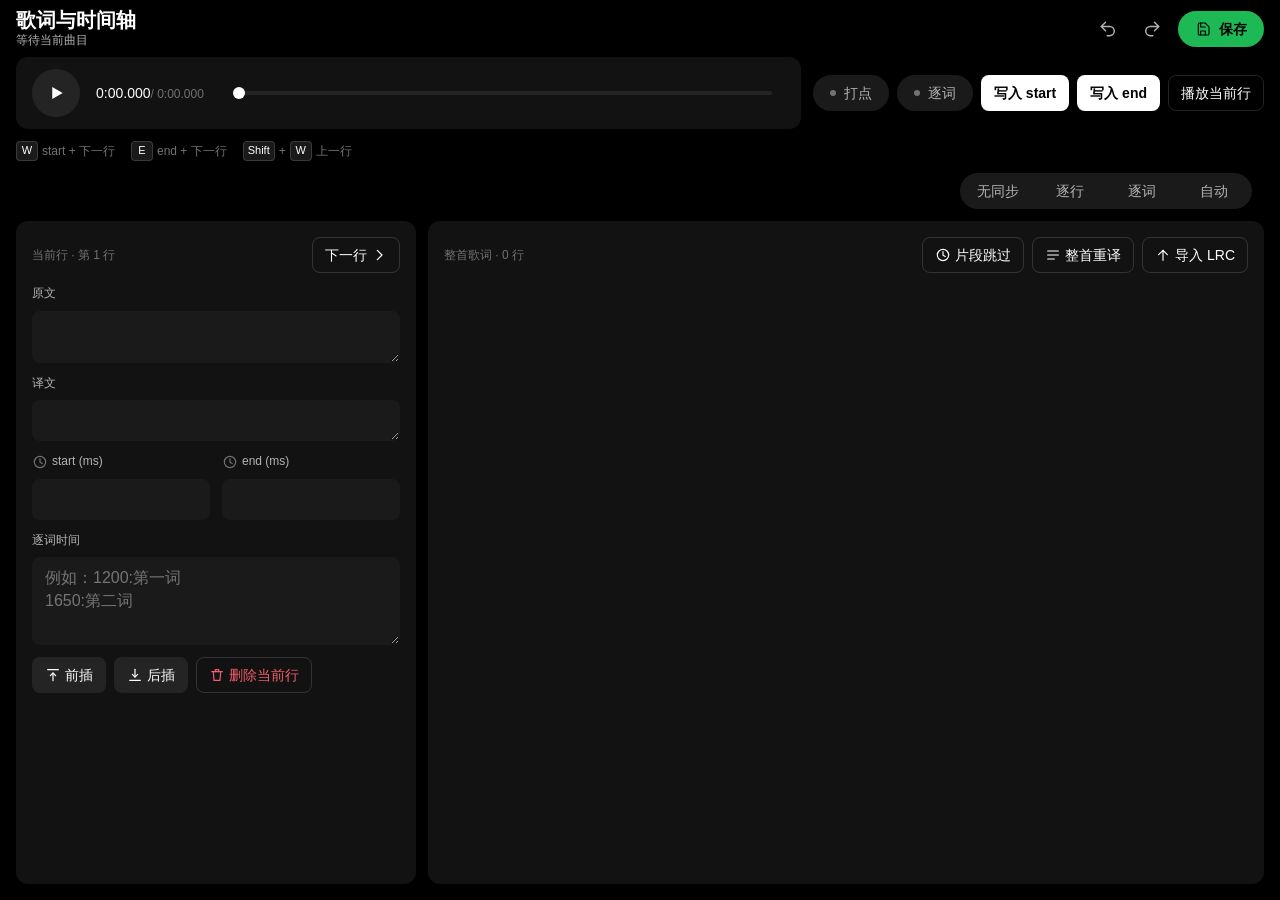
==== commit cb9d584f: "feat: add segment skipping and lyrics retranslation" ====
--- a/layout/Library/Application Support/EeveeSpotify.bundle/TimelineEditor/index.html
+++ b/layout/Library/Application Support/EeveeSpotify.bundle/TimelineEditor/index.html
@@ -38,6 +38,11 @@
         <button class="cue-button" id="cue-end" type="button" title="快捷键 E（打点开启时）">写入 end</button>
         <button class="ghost-button" id="play-line" type="button" title="快捷键 Q">播放当前行</button>
       </div>
+      <div class="cue-shortcuts" id="cue-shortcuts" data-enabled="false" aria-label="打点快捷键">
+        <span class="cue-shortcut"><kbd>W</kbd><span id="cue-shortcut-w-label">start + 下一行</span></span>
+        <span class="cue-shortcut"><kbd>E</kbd><span id="cue-shortcut-e-label">end + 下一行</span></span>
+        <span class="cue-shortcut"><kbd>Shift</kbd> + <kbd>W</kbd><span id="cue-shortcut-back-label">上一行</span></span>
+      </div>
       <div class="mode-row">
         <div class="segmented" role="group" aria-label="同步模式">
           <button type="button" data-mode="UNSYNCED">无同步</button>
@@ -76,6 +81,11 @@
       <div class="lines-panel" id="lines-panel">
         <div class="panel-heading">
           <h2>整首歌词 · <span id="line-count">0 行</span></h2>
+          <div class="lines-heading-actions">
+            <button class="ghost-button" id="segments-button" type="button"><span class="icon-slot icon-sm" data-icon="clock"></span><span>片段跳过</span></button>
+            <button class="ghost-button" id="retranslate-button" type="button"><span class="icon-slot icon-sm" data-icon="lyrics"></span><span>整首重译</span></button>
+            <button class="ghost-button lrc-import-button" id="lrc-import-button" type="button"><span class="icon-slot icon-sm" data-icon="arrowUp"></span><span>导入 LRC</span></button>
+          </div>
         </div>
         <div class="lines-list" id="lines-list"></div>
       </div>
@@ -94,6 +104,84 @@
       </div>
     </nav>
   </main>
+
+  <dialog class="lrc-dialog" id="lrc-import-dialog" aria-labelledby="lrc-import-title">
+    <form class="lrc-dialog-shell" method="dialog">
+      <header class="lrc-dialog-header">
+        <h2 id="lrc-import-title">导入 LRC</h2>
+        <button class="icon-button" id="lrc-import-close" type="submit" value="cancel" aria-label="关闭" title="关闭"><span class="icon-slot" data-icon="close"></span></button>
+      </header>
+      <div class="lrc-dialog-body">
+        <label class="lrc-import-field"><span class="field-label">LRC 文本</span><textarea id="lrc-import-input" rows="12" spellcheck="false" placeholder="[00:22.50]Hence the burden of flesh becomes resolved"></textarea></label>
+        <p class="lrc-import-metadata" id="lrc-import-metadata" hidden></p>
+        <output class="lrc-import-summary" id="lrc-import-summary" aria-live="polite">等待粘贴</output>
+        <ul class="lrc-import-errors" id="lrc-import-errors" aria-live="polite" hidden></ul>
+      </div>
+      <footer class="lrc-dialog-actions">
+        <button class="ghost-button" id="lrc-import-cancel" type="submit" value="cancel">取消</button>
+        <button class="cue-button" id="lrc-import-confirm" type="button" disabled>替换歌词</button>
+        <button id="lrc-import-translate" type="button" disabled>提交翻译并替换歌词</button>
+      </footer>
+    </form>
+  </dialog>
+
+  <dialog class="lrc-dialog retranslate-dialog" id="retranslate-dialog" aria-labelledby="retranslate-title">
+    <form class="lrc-dialog-shell" method="dialog">
+      <header class="lrc-dialog-header retranslate-header">
+        <div>
+          <h2 id="retranslate-title">整首重新翻译</h2>
+          <span class="static-badge" id="retranslate-static-badge">读取状态中</span>
+        </div>
+        <button class="icon-button" id="retranslate-close" type="submit" value="cancel" aria-label="关闭" title="关闭"><span class="icon-slot" data-icon="close"></span></button>
+      </header>
+      <div class="lrc-dialog-body retranslate-body">
+        <section id="retranslate-picker" aria-labelledby="retranslate-models-title">
+          <div class="retranslate-section-heading">
+            <h3 id="retranslate-models-title">选择翻译模型</h3>
+          </div>
+          <div class="retranslate-models" id="retranslate-models" role="radiogroup" aria-label="翻译模型"></div>
+        </section>
+        <section id="retranslate-review" hidden aria-labelledby="retranslate-review-title">
+          <div class="retranslate-section-heading">
+            <h3 id="retranslate-review-title">逐行对照</h3>
+            <span id="retranslate-provenance"></span>
+          </div>
+          <div class="retranslate-comparison" id="retranslate-comparison"></div>
+        </section>
+        <output class="retranslate-status" id="retranslate-status" aria-live="polite"></output>
+      </div>
+      <footer class="lrc-dialog-actions retranslate-actions">
+        <button class="ghost-button" id="retranslate-cancel" type="submit" value="cancel">取消</button>
+        <button class="cue-button" id="retranslate-submit" type="button" disabled>生成候选</button>
+        <button class="ghost-button" id="retranslate-apply" type="button" hidden>应用</button>
+        <button id="retranslate-apply-static" type="button" hidden>应用并 static</button>
+      </footer>
+    </form>
+  </dialog>
+  <dialog class="lrc-dialog segment-dialog" id="segments-dialog" aria-labelledby="segments-title">
+    <form class="lrc-dialog-shell" method="dialog">
+      <header class="lrc-dialog-header segment-dialog-header">
+        <div>
+          <h2 id="segments-title">歌曲片段跳过</h2>
+          <span class="static-badge" id="segments-revision">尚未载入</span>
+        </div>
+        <button class="icon-button" id="segments-close" type="submit" value="cancel" aria-label="关闭" title="关闭"><span class="icon-slot" data-icon="close"></span></button>
+      </header>
+      <div class="lrc-dialog-body segment-dialog-body">
+        <div class="segment-toolbar">
+          <span id="segments-count">0 个片段</span>
+          <button class="ghost-button" id="segment-add" type="button"><span class="icon-slot icon-sm" data-icon="plus"></span><span>新增片段</span></button>
+        </div>
+        <div class="segment-list" id="segments-list"></div>
+        <output class="retranslate-status" id="segments-status" aria-live="polite"></output>
+      </div>
+      <footer class="lrc-dialog-actions segment-dialog-actions">
+        <button class="ghost-button" id="segments-cancel" type="submit" value="cancel">取消</button>
+        <button class="ghost-button" id="segments-load-conflict" type="button" hidden>载入服务端版本</button>
+        <button class="cue-button" id="segments-save" type="button" disabled>保存规则</button>
+      </footer>
+    </form>
+  </dialog>
   <script src="./icons.js"></script>
   <script src="./editor-state.js"></script>
   <script src="./browser-host.js"></script>
--- a/layout/Library/Application Support/EeveeSpotify.bundle/TimelineEditor/style.css
+++ b/layout/Library/Application Support/EeveeSpotify.bundle/TimelineEditor/style.css
@@ -238,10 +238,12 @@
 /* ---- 应用骨架 -------------------------------------------------------- */
 
 .timeline-app {
-  min-height: 100vh;
-  min-height: 100dvh;
+  height: 100vh;
+  height: 100dvh;
+  min-height: 0;
   display: grid;
   grid-template-rows: auto auto minmax(0, 1fr);
+  overflow: hidden;
 }
 
 /* ---- 顶栏 ------------------------------------------------------------ */
@@ -409,6 +411,44 @@
   gap: var(--s-2);
 }
 
+.cue-shortcuts {
+  flex: 1 1 100%;
+  min-width: 0;
+  display: flex;
+  flex-wrap: wrap;
+  align-items: center;
+  gap: var(--s-1) var(--s-4);
+  color: var(--text-muted);
+  font-size: var(--fs-sm);
+  line-height: var(--lh-base);
+}
+
+.cue-shortcuts[data-enabled="false"] {
+  color: var(--text-subtle);
+}
+
+.cue-shortcut {
+  display: inline-flex;
+  align-items: center;
+  gap: var(--s-1);
+  white-space: nowrap;
+}
+
+.cue-shortcuts kbd {
+  min-width: 22px;
+  padding: 1px var(--s-1);
+  border: 1px solid var(--hairline-strong);
+  border-radius: var(--r-xs);
+  background: var(--surface-2);
+  color: var(--text);
+  font-family: var(--font-numeric);
+  font-size: var(--fs-xs);
+  font-weight: var(--fw-medium);
+  line-height: var(--lh-base);
+  letter-spacing: 0;
+  text-align: center;
+}
+
 .mode-row {
   flex: 1 1 auto;
   display: flex;
@@ -482,6 +522,413 @@
 .lines-panel .panel-heading {
   margin: 0;
   padding: var(--s-4);
+}
+
+.lrc-import-button {
+  flex: 0 0 auto;
+}
+
+.lines-heading-actions {
+  min-width: 0;
+  display: flex;
+  align-items: center;
+  gap: var(--s-2);
+}
+
+/* ---- LRC 导入对话框 --------------------------------------------------- */
+
+.lrc-dialog {
+  width: calc(100vw - var(--s-8));
+  max-width: min(640px, calc(100vw - var(--s-8)));
+  max-height: min(720px, calc(100dvh - var(--s-8)));
+  margin: auto;
+  padding: 0;
+  border: 1px solid var(--hairline-strong);
+  border-radius: var(--r-lg);
+  background: var(--overlay);
+  color: var(--text);
+  box-shadow: var(--shadow-dialog);
+}
+
+.lrc-dialog:not([open]) {
+  display: none;
+}
+
+.lrc-dialog::backdrop {
+  background: var(--bg);
+  opacity: 0.78;
+}
+
+.lrc-dialog-shell {
+  min-width: 0;
+  max-height: inherit;
+  display: grid;
+  grid-template-rows: auto minmax(0, 1fr) auto;
+}
+
+.lrc-dialog-header,
+.lrc-dialog-actions {
+  display: flex;
+  align-items: center;
+  justify-content: space-between;
+  gap: var(--s-3);
+  padding: var(--s-4);
+}
+
+.lrc-dialog-header {
+  border-bottom: 1px solid var(--hairline);
+}
+
+.lrc-dialog-header h2 {
+  font-size: var(--fs-lg);
+  font-weight: var(--fw-bold);
+}
+
+.lrc-dialog-body {
+  min-width: 0;
+  padding: var(--s-4);
+  overflow: auto;
+  overscroll-behavior: contain;
+}
+
+.lrc-import-field {
+  margin-bottom: var(--s-3);
+}
+
+#lrc-import-input {
+  min-height: 240px;
+  font-variant-numeric: tabular-nums;
+  resize: vertical;
+}
+
+.lrc-import-metadata,
+.lrc-import-summary {
+  display: block;
+  color: var(--text-muted);
+  font-size: var(--fs-sm);
+  overflow-wrap: anywhere;
+}
+
+.lrc-import-metadata {
+  margin-bottom: var(--s-1);
+}
+
+.lrc-import-metadata[hidden] {
+  display: none;
+}
+
+.lrc-import-errors {
+  margin: var(--s-3) 0 0;
+  padding-left: var(--s-5);
+  color: var(--danger);
+  font-size: var(--fs-sm);
+  overflow-wrap: anywhere;
+}
+
+.lrc-dialog-actions {
+  justify-content: flex-end;
+  border-top: 1px solid var(--hairline);
+}
+
+.lrc-dialog-actions button {
+  min-width: 0;
+  height: auto;
+  white-space: normal;
+  overflow-wrap: anywhere;
+}
+
+/* ---- 整首重译审阅 ----------------------------------------------------- */
+
+.retranslate-dialog {
+  max-width: min(980px, calc(100vw - var(--s-8)));
+  max-height: min(820px, calc(100dvh - var(--s-8)));
+}
+
+.retranslate-header > div {
+  min-width: 0;
+  display: flex;
+  align-items: center;
+  gap: var(--s-3);
+}
+
+.static-badge {
+  flex: 0 0 auto;
+  padding: var(--s-1) var(--s-2);
+  border: 1px solid var(--hairline-strong);
+  border-radius: var(--r-xs);
+  color: var(--text-muted);
+  font-size: var(--fs-xs);
+  font-weight: var(--fw-medium);
+}
+
+.static-badge[data-static="true"] {
+  background: var(--surface-3);
+  color: var(--text);
+}
+
+.retranslate-body {
+  display: grid;
+  gap: var(--s-3);
+}
+
+#retranslate-picker[hidden],
+#retranslate-review[hidden],
+#retranslate-apply[hidden],
+#retranslate-apply-static[hidden] {
+  display: none;
+}
+
+.retranslate-section-heading {
+  display: flex;
+  align-items: baseline;
+  justify-content: space-between;
+  gap: var(--s-3);
+  margin-bottom: var(--s-3);
+}
+
+.retranslate-section-heading h3 {
+  margin: 0;
+  font-size: var(--fs-md);
+  font-weight: var(--fw-bold);
+}
+
+.retranslate-section-heading span {
+  min-width: 0;
+  color: var(--text-muted);
+  font-size: var(--fs-sm);
+  overflow-wrap: anywhere;
+  text-align: right;
+}
+
+.retranslate-models {
+  display: grid;
+  grid-template-columns: repeat(auto-fit, minmax(180px, 1fr));
+  gap: var(--s-2);
+}
+
+.model-option {
+  min-width: 0;
+  min-height: 64px;
+  display: grid;
+  align-content: center;
+  justify-items: start;
+  gap: 2px;
+  padding: var(--s-3);
+  border-color: var(--hairline-strong);
+  background: var(--surface-2);
+  text-align: left;
+}
+
+.model-option[aria-pressed="true"] {
+  border-color: var(--text-muted);
+  background: var(--surface-4);
+}
+
+.model-option strong,
+.model-option small {
+  max-width: 100%;
+  overflow-wrap: anywhere;
+}
+
+.model-option strong {
+  font-weight: var(--fw-medium);
+}
+
+.model-option small {
+  color: var(--text-muted);
+  font-size: var(--fs-sm);
+}
+
+.retranslate-comparison {
+  display: grid;
+  gap: var(--s-2);
+}
+
+.retranslate-compare-row {
+  min-width: 0;
+  display: grid;
+  grid-template-columns: minmax(0, 1fr) minmax(0, 1fr);
+  border: 1px solid var(--hairline);
+  border-radius: var(--r-md);
+  background: var(--surface-2);
+  overflow: hidden;
+}
+
+.retranslate-compare-row.is-changed {
+  border-color: var(--hairline-strong);
+}
+
+.retranslate-compare-side {
+  min-width: 0;
+  padding: var(--s-3);
+}
+
+.retranslate-compare-side + .retranslate-compare-side {
+  border-left: 1px solid var(--hairline);
+  background: var(--surface-3);
+}
+
+.retranslate-compare-side h4 {
+  margin: 0 0 var(--s-2);
+  color: var(--text-subtle);
+  font-size: var(--fs-xs);
+  font-weight: var(--fw-medium);
+  font-variant-numeric: tabular-nums;
+}
+
+.retranslate-compare-side p,
+.retranslate-compare-side small {
+  display: block;
+  margin: 0;
+  overflow-wrap: anywhere;
+}
+
+.retranslate-compare-side p {
+  line-height: var(--lh-base);
+}
+
+.retranslate-compare-side small {
+  margin-top: var(--s-1);
+  color: var(--text-muted);
+  font-size: var(--fs-sm);
+}
+
+.retranslate-compare-side small:empty {
+  display: none;
+}
+
+.retranslate-status {
+  display: block;
+  min-height: var(--lh-base);
+  color: var(--text-muted);
+  font-size: var(--fs-sm);
+  overflow-wrap: anywhere;
+}
+
+.retranslate-status.is-error {
+  color: var(--danger);
+}
+
+/* ---- 歌曲片段跳过 ----------------------------------------------------- */
+
+.segment-dialog {
+  max-width: min(820px, calc(100vw - var(--s-8)));
+  max-height: min(820px, calc(100dvh - var(--s-8)));
+}
+
+.segment-dialog-header > div {
+  min-width: 0;
+  display: flex;
+  align-items: center;
+  gap: var(--s-3);
+}
+
+.segment-dialog-body {
+  display: grid;
+  align-content: start;
+  gap: var(--s-3);
+}
+
+.segment-toolbar {
+  display: flex;
+  align-items: center;
+  justify-content: space-between;
+  gap: var(--s-3);
+  color: var(--text-muted);
+  font-size: var(--fs-sm);
+}
+
+.segment-toolbar button {
+  display: inline-flex;
+  align-items: center;
+  gap: var(--s-2);
+}
+
+.segment-list {
+  display: grid;
+  gap: var(--s-3);
+}
+
+.segment-empty {
+  padding: var(--s-6);
+  border: 1px dashed var(--hairline-strong);
+  border-radius: var(--r-md);
+  color: var(--text-muted);
+  text-align: center;
+}
+
+.segment-rule {
+  min-width: 0;
+  display: grid;
+  gap: var(--s-3);
+  padding: var(--s-3);
+  border: 1px solid var(--hairline);
+  border-radius: var(--r-md);
+  background: var(--surface-2);
+}
+
+.segment-rule-header {
+  min-width: 0;
+  display: flex;
+  align-items: center;
+  justify-content: space-between;
+  gap: var(--s-3);
+}
+
+.segment-enabled {
+  min-width: 0;
+  display: flex;
+  align-items: center;
+  gap: var(--s-2);
+  margin: 0;
+}
+
+.segment-enabled input {
+  width: 20px;
+  height: 20px;
+  padding: 0;
+  accent-color: var(--text);
+}
+
+.segment-enabled code {
+  min-width: 0;
+  color: var(--text-muted);
+  font-size: var(--fs-sm);
+  overflow-wrap: anywhere;
+}
+
+.segment-rule-fields,
+.segment-time-grid {
+  display: grid;
+  gap: var(--s-3);
+}
+
+.segment-rule-fields {
+  grid-template-columns: minmax(120px, 0.6fr) minmax(0, 1fr);
+}
+
+.segment-time-grid {
+  grid-template-columns: repeat(2, minmax(0, 1fr));
+}
+
+.segment-rule label {
+  margin: 0;
+}
+
+.segment-time-control {
+  display: grid;
+  grid-template-columns: minmax(0, 1fr) auto;
+  gap: var(--s-2);
+}
+
+.segment-time-control button {
+  min-width: 76px;
+  padding: 0 var(--s-2);
+  font-size: var(--fs-sm);
+}
+
+#segments-load-conflict[hidden] {
+  display: none;
 }
 
 /* ---- 当前行表单 ------------------------------------------------------- */
@@ -677,6 +1124,86 @@
     touch-action: manipulation;
   }
 
+  .lrc-dialog {
+    width: calc(100vw - var(--s-6));
+    max-width: calc(100vw - var(--s-6));
+    max-height: calc(100dvh - var(--s-6));
+  }
+
+  .lrc-dialog-header,
+  .lrc-dialog-body,
+  .lrc-dialog-actions {
+    padding: var(--s-3);
+  }
+
+  .retranslate-dialog {
+    width: calc(100vw - var(--s-4));
+    max-width: calc(100vw - var(--s-4));
+    max-height: calc(100dvh - var(--s-4));
+  }
+
+  .segment-dialog {
+    width: calc(100vw - var(--s-4));
+    max-width: calc(100vw - var(--s-4));
+    max-height: calc(100dvh - var(--s-4));
+  }
+
+  .segment-rule-fields,
+  .segment-time-grid {
+    grid-template-columns: 1fr;
+  }
+
+  .segment-dialog-actions {
+    grid-template-columns: repeat(2, minmax(0, 1fr));
+  }
+
+  #segments-load-conflict:not([hidden]) {
+    grid-column: 1 / -1;
+  }
+
+  .retranslate-section-heading {
+    display: grid;
+    gap: var(--s-1);
+  }
+
+  .retranslate-section-heading span {
+    text-align: left;
+  }
+
+  .retranslate-models {
+    grid-template-columns: 1fr;
+  }
+
+  .retranslate-compare-row {
+    grid-template-columns: 1fr;
+  }
+
+  .retranslate-compare-side + .retranslate-compare-side {
+    border-top: 1px solid var(--hairline);
+    border-left: 0;
+  }
+
+  .retranslate-actions {
+    grid-template-columns: repeat(2, minmax(0, 1fr));
+  }
+
+  #retranslate-apply-static {
+    grid-column: 1 / -1;
+  }
+
+  .lrc-dialog-actions {
+    display: grid;
+    grid-template-columns: repeat(2, minmax(0, 1fr));
+  }
+
+  #lrc-import-translate {
+    grid-column: 1 / -1;
+  }
+
+  #lrc-import-input {
+    min-height: 180px;
+  }
+
   .timeline-app {
     height: 100vh;
     height: 100dvh;
@@ -791,6 +1318,16 @@
 
   .lines-panel .panel-heading {
     padding: var(--s-3);
+  }
+
+  .lines-heading-actions {
+    display: grid;
+    grid-template-columns: repeat(3, minmax(0, 1fr));
+  }
+
+  .lines-heading-actions button {
+    min-width: 0;
+    padding: 0 var(--s-2);
   }
 
   .line-row {
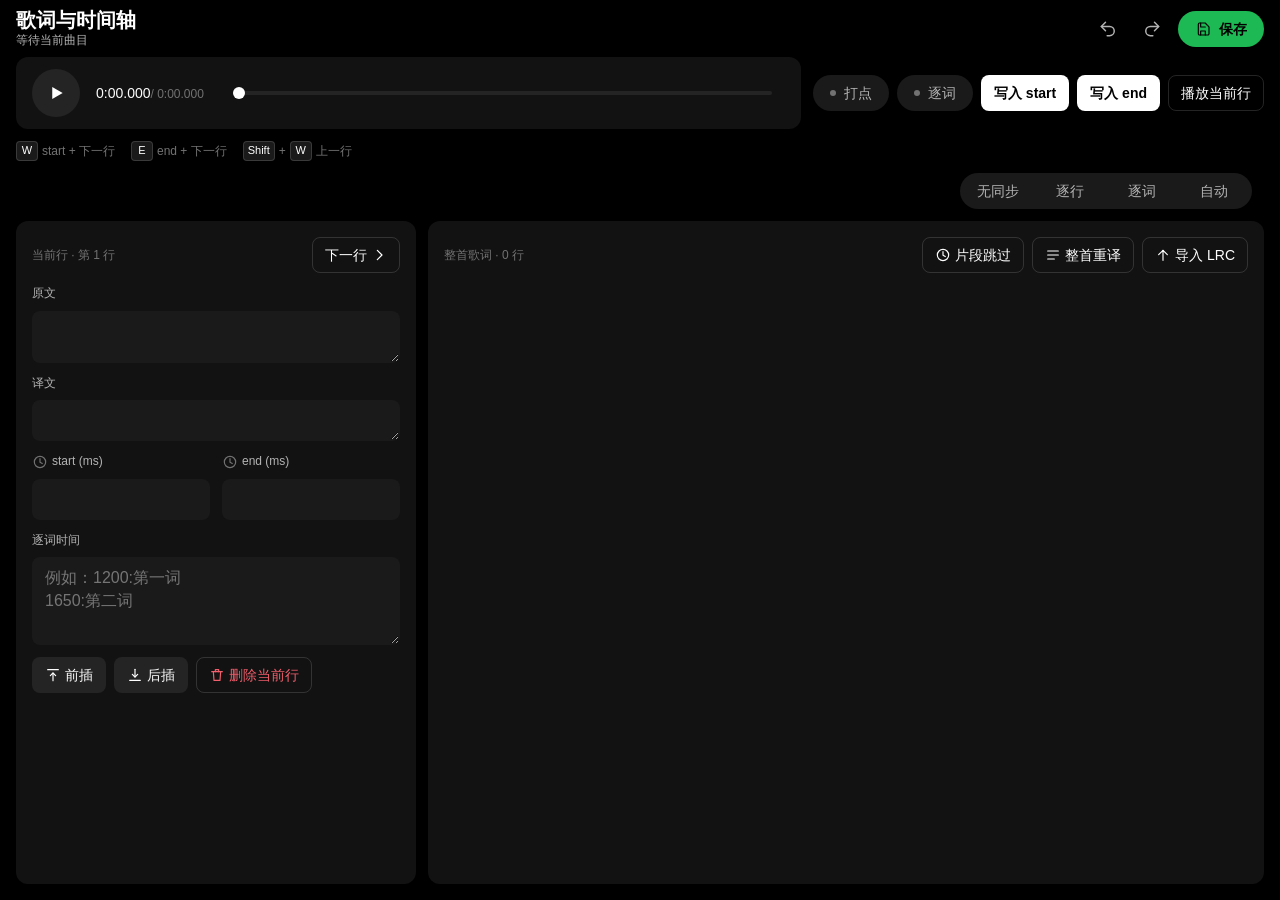
==== commit 100932e3: "fix: show semantic lyrics retranslation diff" ====
--- a/layout/Library/Application Support/EeveeSpotify.bundle/TimelineEditor/index.html
+++ b/layout/Library/Application Support/EeveeSpotify.bundle/TimelineEditor/index.html
@@ -143,7 +143,7 @@
         </section>
         <section id="retranslate-review" hidden aria-labelledby="retranslate-review-title">
           <div class="retranslate-section-heading">
-            <h3 id="retranslate-review-title">逐行对照</h3>
+            <h3 id="retranslate-review-title">逐行差异</h3>
             <span id="retranslate-provenance"></span>
           </div>
           <div class="retranslate-comparison" id="retranslate-comparison"></div>
--- a/layout/Library/Application Support/EeveeSpotify.bundle/TimelineEditor/style.css
+++ b/layout/Library/Application Support/EeveeSpotify.bundle/TimelineEditor/style.css
@@ -741,60 +741,139 @@
 
 .retranslate-comparison {
   display: grid;
-  gap: var(--s-2);
-}
-
-.retranslate-compare-row {
-  min-width: 0;
-  display: grid;
-  grid-template-columns: minmax(0, 1fr) minmax(0, 1fr);
+  gap: var(--s-3);
+}
+
+.retranslate-diff-summary {
+  display: flex;
+  align-items: center;
+  min-height: var(--control-h-sm);
+  padding: 0 var(--s-3);
+  border: 1px solid var(--hairline);
+  border-radius: var(--r-md);
+  background: var(--surface-2);
+  color: var(--text-muted);
+  font-size: var(--fs-sm);
+  font-variant-numeric: tabular-nums;
+}
+
+.retranslate-diff-row {
+  min-width: 0;
+  display: grid;
   border: 1px solid var(--hairline);
   border-radius: var(--r-md);
   background: var(--surface-2);
   overflow: hidden;
 }
 
-.retranslate-compare-row.is-changed {
+.retranslate-diff-row.is-changed {
   border-color: var(--hairline-strong);
 }
 
-.retranslate-compare-side {
-  min-width: 0;
-  padding: var(--s-3);
-}
-
-.retranslate-compare-side + .retranslate-compare-side {
-  border-left: 1px solid var(--hairline);
-  background: var(--surface-3);
-}
-
-.retranslate-compare-side h4 {
-  margin: 0 0 var(--s-2);
+.retranslate-diff-row-heading {
+  min-width: 0;
+  display: flex;
+  align-items: center;
+  justify-content: space-between;
+  gap: var(--s-2);
+  padding: var(--s-2) var(--s-3);
+  border-bottom: 1px solid var(--hairline);
   color: var(--text-subtle);
   font-size: var(--fs-xs);
+  font-variant-numeric: tabular-nums;
+}
+
+.retranslate-diff-state {
+  color: var(--text-muted);
   font-weight: var(--fw-medium);
-  font-variant-numeric: tabular-nums;
-}
-
-.retranslate-compare-side p,
-.retranslate-compare-side small {
-  display: block;
+}
+
+.retranslate-diff-row.is-changed .retranslate-diff-state {
+  color: var(--text);
+}
+
+.retranslate-diff-source,
+.retranslate-diff-before,
+.retranslate-diff-after,
+.retranslate-diff-unchanged {
+  min-width: 0;
+  display: grid;
+  grid-template-columns: 28px minmax(0, 1fr);
+  align-items: start;
+  padding: var(--s-3);
+}
+
+.retranslate-diff-source {
+  border-bottom: 1px solid var(--hairline);
+}
+
+.retranslate-diff-translations {
+  min-width: 0;
+  display: grid;
+  grid-template-columns: minmax(0, 1fr) minmax(0, 1fr);
+}
+
+.retranslate-diff-before {
+  border-right: 1px solid var(--hairline);
+  background: var(--danger-soft);
+  color: var(--text);
+  text-decoration: none;
+}
+
+.retranslate-diff-after {
+  border-left: 3px solid var(--accent);
+  background: var(--surface-3);
+  color: var(--text);
+  text-decoration: none;
+}
+
+.retranslate-diff-unchanged {
+  grid-column: 1 / -1;
+  color: var(--text-muted);
+}
+
+.retranslate-diff-marker {
+  color: var(--text-subtle);
+  font-weight: var(--fw-bold);
+  line-height: var(--lh-base);
+  text-align: center;
+}
+
+.retranslate-diff-before .retranslate-diff-marker {
+  color: var(--danger);
+}
+
+.retranslate-diff-after .retranslate-diff-marker {
+  color: var(--accent);
+}
+
+.retranslate-diff-source p,
+.retranslate-diff-before p,
+.retranslate-diff-after p,
+.retranslate-diff-unchanged p,
+.retranslate-diff-source small,
+.retranslate-diff-before small,
+.retranslate-diff-after small,
+.retranslate-diff-unchanged small {
   margin: 0;
   overflow-wrap: anywhere;
 }
 
-.retranslate-compare-side p {
+.retranslate-diff-source p,
+.retranslate-diff-before p,
+.retranslate-diff-after p,
+.retranslate-diff-unchanged p {
   line-height: var(--lh-base);
 }
 
-.retranslate-compare-side small {
-  margin-top: var(--s-1);
-  color: var(--text-muted);
-  font-size: var(--fs-sm);
-}
-
-.retranslate-compare-side small:empty {
-  display: none;
+.retranslate-diff-source small,
+.retranslate-diff-before small,
+.retranslate-diff-after small,
+.retranslate-diff-unchanged small {
+  display: block;
+  margin-bottom: var(--s-1);
+  color: var(--text-muted);
+  font-size: var(--fs-sm);
 }
 
 .retranslate-status {
@@ -1174,13 +1253,17 @@
     grid-template-columns: 1fr;
   }
 
-  .retranslate-compare-row {
+  .retranslate-diff-translations {
     grid-template-columns: 1fr;
   }
 
-  .retranslate-compare-side + .retranslate-compare-side {
+  .retranslate-diff-before {
+    border-right: 0;
+    border-bottom: 1px solid var(--hairline);
+  }
+
+  .retranslate-diff-after {
     border-top: 1px solid var(--hairline);
-    border-left: 0;
   }
 
   .retranslate-actions {
